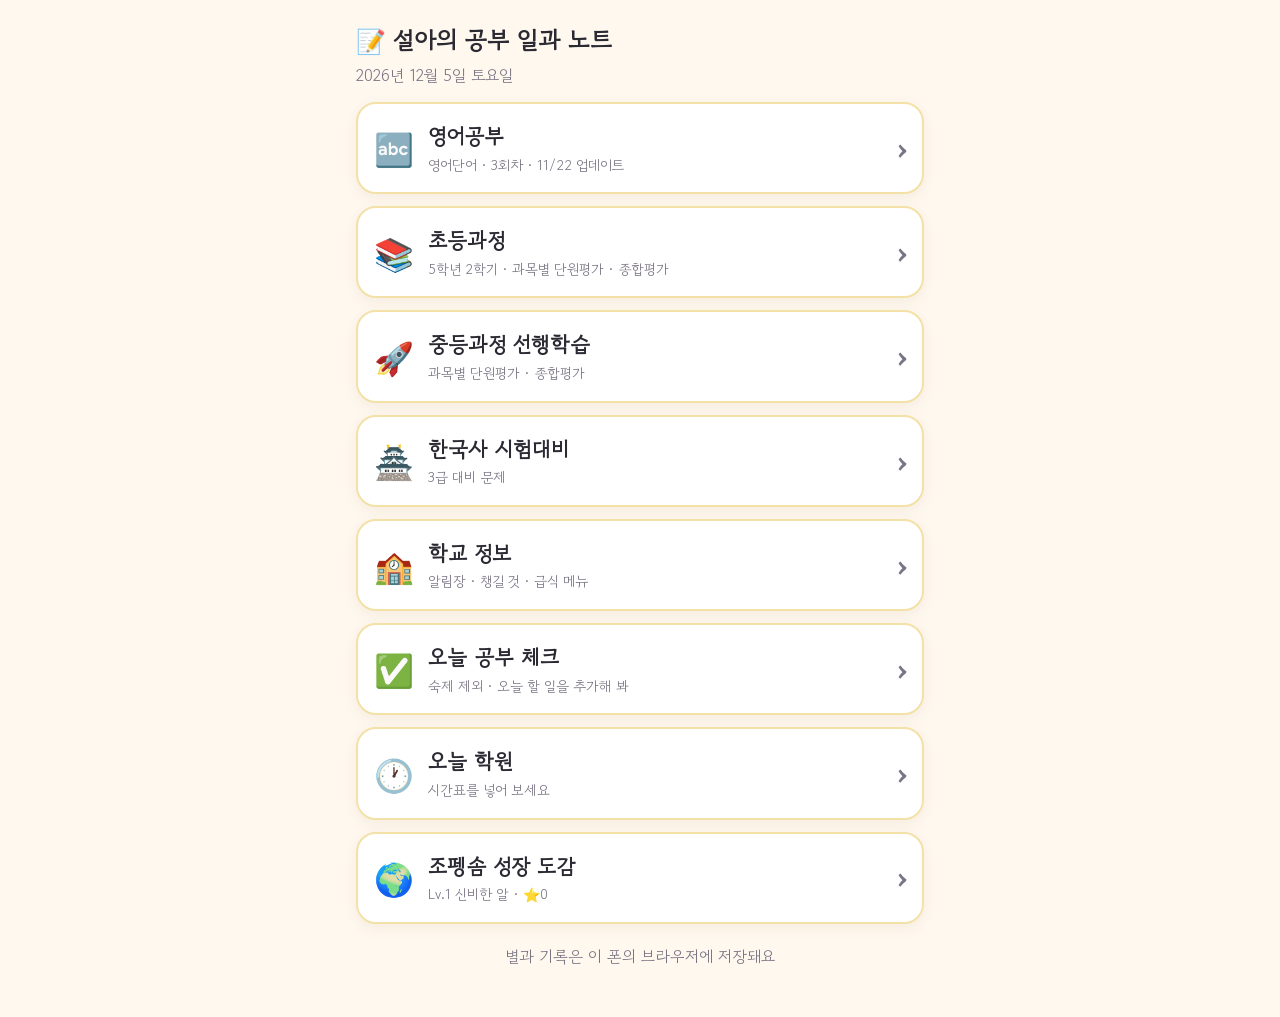
==== index.html @ 72eac175 "홈을 '설아의 공부 일과 노트' 목록형으로 개편, 항목을 누르면 하위 항목이 나오게 - 영어공부/초등/중등/한국사/학교 정보(알림장·챙길 것·급식)/오늘 공부 체크/오늘 학원/성장" ====
<!DOCTYPE html>
<html lang="ko">
<head>
<meta charset="utf-8">
<meta name="viewport" content="width=device-width, initial-scale=1">
<title>설아의 공부 일과 노트</title>
<link href="https://fonts.googleapis.com/css2?family=Gowun+Dodum&family=Nunito:wght@700;800&display=swap" rel="stylesheet">
<style>
  :root{--bg:#fff8ef;--card:#ffffff;--ink:#2b2a33;--sub:#7a7584;--accent:#f07b3f;--accent2:#ffd36e;--ok:#2e9e6a;--okbg:#e6f6ee;--no:#d64545;--nobg:#fdeaea;--line:#efe6da}
  *{box-sizing:border-box}
  body{margin:0;background:var(--bg);color:var(--ink);font-family:"Gowun Dodum",system-ui,sans-serif;font-size:20px;line-height:1.55}
  .homebtn{background:#fff;border:2px solid #f0bf2a;border-radius:12px;padding:3px 10px;color:#6b4f00;text-decoration:none;margin-right:8px;white-space:nowrap}
  .upd{display:flex;align-items:center;justify-content:center;text-align:center;font-size:16px;font-weight:bold;color:#6b4f00;background:#fff3c4;border:2px solid #f0bf2a;border-radius:14px;padding:6px 10px;margin-bottom:8px}
  .wrap{max-width:600px;margin:0 auto;padding:20px 16px 48px}
  h1{font-family:"Nunito","Gowun Dodum",sans-serif;font-size:24px;margin:4px 0 2px}
  .muted{color:var(--sub);font-size:16px}
  .card{background:var(--card);border-radius:22px;padding:26px 22px;box-shadow:0 6px 24px rgba(120,80,30,.08);margin-top:16px}
  .bar{height:14px;background:var(--line);border-radius:99px;overflow:hidden;margin-top:14px}
  .bar>i{display:block;height:100%;background:linear-gradient(90deg,var(--accent2),var(--accent));width:0;transition:width .3s}
  .top{display:flex;justify-content:space-between;align-items:center;font-size:17px;color:var(--sub);margin-top:8px}
  .tag{display:inline-block;font-size:16px;padding:5px 13px;border-radius:99px;background:#fff1e3;color:#b9541f;font-weight:bold}
  .tag.sp{background:#e9f0ff;color:#3559c7}
  .prompt{font-family:"Nunito","Gowun Dodum",sans-serif;font-size:44px;font-weight:800;margin:14px 0 4px;word-break:keep-all}
  .prompt.ko{font-family:"Gowun Dodum",sans-serif;font-size:31px;font-weight:700}
  .hint{color:var(--sub);font-size:18px;letter-spacing:2px;margin-bottom:12px;font-family:monospace}
  input[type=text]{width:100%;font-size:25px;padding:18px 18px;border:2px solid var(--line);border-radius:14px;outline:none;font-family:inherit;background:#fffdf9}
  input[type=text]:focus{border-color:var(--accent)}
  button{font-family:inherit;font-size:22px;font-weight:bold;border:0;border-radius:16px;padding:18px 20px;cursor:pointer;width:100%;margin-top:12px;background:var(--accent);color:#fff}
  button.ghost{background:#fff;color:var(--accent);border:2px solid var(--accent)}
  button.soft{background:#f3ece3;color:var(--ink)}
  button:disabled{opacity:.5}
  .fb{margin-top:14px;border-radius:14px;padding:14px 16px;display:none}
  .fb.ok{display:block;background:var(--okbg);color:var(--ok)}
  .fb.no{display:block;background:var(--nobg);color:var(--no)}
  .fb b{font-size:23px}
  .fb .ans{color:var(--ink);margin-top:6px}
  .score{font-family:"Nunito",sans-serif;font-size:68px;font-weight:800;text-align:center;margin:6px 0 0;color:var(--accent)}
  .center{text-align:center}
  table{width:100%;border-collapse:collapse;margin-top:12px;font-size:18px}
  th,td{text-align:left;padding:9px 6px;border-bottom:1px solid var(--line);vertical-align:top}
  th{color:var(--sub);font-weight:normal;font-size:15px}
  td.w{font-family:"Nunito",sans-serif;font-weight:800}
  td.mine{color:var(--no)}
  .copied{color:var(--ok);font-size:14px;text-align:center;margin-top:6px;min-height:20px}
  .start li{margin:4px 0}
  .row{display:flex;gap:10px}.row button{flex:1}
  .pg{display:flex;align-items:flex-end;gap:10px;margin:10px 0 -6px}
  .pg svg{width:125px;height:125px;flex:none}
  .pg.big svg{width:200px;height:200px}
  .pg.big{justify-content:center}
  .bubble{background:#fff;border-radius:18px;padding:10px 16px;box-shadow:0 3px 12px rgba(120,80,30,.1);font-size:19px;margin-bottom:22px;position:relative}
  .bubble:after{content:"";position:absolute;left:-7px;bottom:12px;border:7px solid transparent;border-right-color:#fff;border-left:0}
  .hop{animation:hop .5s ease}
  .shake{animation:shake .5s ease}
  @keyframes hop{0%,100%{transform:translateY(0)}40%{transform:translateY(-14px)}}
  @keyframes shake{0%,100%{transform:rotate(0)}25%{transform:rotate(-8deg)}75%{transform:rotate(8deg)}}
  .quote{margin-top:22px;background:#fff3c9;border-radius:20px;padding:18px 20px;text-align:center}
  .quote .lab{font-size:15px;color:#b98a12;font-weight:bold}
  .quote .en{font-family:"Nunito",sans-serif;font-weight:800;font-size:22px;margin-top:6px}
  .quote .ko{font-size:19px;margin-top:4px}
  .quote .by{font-size:15px;color:var(--sub);margin-top:4px}
  .lv{display:flex;justify-content:space-between;align-items:center;gap:8px;font-size:16px;margin-bottom:6px}
  .lv span{white-space:nowrap}
  .lv span{color:var(--sub);font-size:15px}
  .lvbar{height:12px;background:#f3e3b0;border-radius:99px;overflow:hidden;margin-bottom:14px}
  .lvbar>i{display:block;height:100%;background:linear-gradient(90deg,#ffe27a,#ffb800);transition:width .4s}
  .ov{position:fixed;inset:0;background:rgba(40,30,10,.45);display:flex;align-items:center;justify-content:center;z-index:9;padding:20px}
  .ovc{background:#fff;border-radius:26px;padding:24px 22px;text-align:center;max-width:380px;width:100%;animation:pop .4s ease}
  .lvtitle{font-size:26px;font-weight:bold;color:var(--accent)}
  .lvname{font-size:24px;font-weight:bold;margin-top:4px}
  @keyframes pop{0%{transform:scale(.6);opacity:0}100%{transform:scale(1);opacity:1}}
  .vil{margin-top:14px;padding-top:12px;border-top:1px dashed var(--line)}
  .vrow{display:flex;flex-wrap:wrap;gap:6px;margin-top:8px}.vrow div{width:56px}.vrow svg{width:100%;height:auto}
  .dex{display:grid;grid-template-columns:repeat(5,1fr);gap:8px;margin-top:12px;text-align:center;font-size:13px}
  .dx svg{width:100%;height:auto}
  .dx.lock{color:var(--sub)}
  .dx .q{aspect-ratio:120/130;display:flex;align-items:center;justify-content:center;background:#f3ece3;border-radius:14px;font-size:30px;color:#c9bca9}
  .gain{font-size:20px;font-weight:bold;color:#c98a00;margin-top:8px}
  .tag.rv{background:#fff3c9;color:#b98a12}

  .logbtn{background:#fff3c4;border:2px solid #f0bf2a;color:#6b4f00;border-radius:14px;padding:4px 12px;font-size:16px;font-weight:bold;width:auto;margin:0;cursor:pointer}
  .logov{position:fixed;inset:0;background:#fffaf0;z-index:10;overflow:auto;padding:16px 14px 40px}
  .logov h2{margin:4px 0 10px;font-size:26px}
  .logov .close{position:sticky;top:0;float:right;width:auto;padding:8px 16px;font-size:18px;margin:0}
  .logov .ent{background:#fff;border:2px solid #f3e1a8;border-radius:16px;padding:12px;margin:12px 0}
  .logov .ent h3{margin:0 0 6px;font-size:21px}
  .logov table{width:100%;border-collapse:collapse;font-size:18px}
  .logov td,.logov th{padding:6px 4px;border-bottom:1px solid #f3e9c6;text-align:left;vertical-align:top}
  .logov .chip{display:inline-block;background:#ffe3e3;border:2px solid #ef8f8f;color:#8a1f1f;border-radius:14px;padding:4px 10px;margin:3px;font-weight:bold;font-size:18px}
</style>
<style>
  .menu{display:grid;grid-template-columns:1fr 1fr;gap:12px;margin-top:16px}
  .mi{display:block;text-decoration:none;color:var(--ink);background:#fff;border:2px solid #f3e1a8;border-radius:20px;padding:16px 12px;text-align:center;box-shadow:0 4px 14px rgba(120,80,30,.07);font-weight:bold;font-size:21px}
  .mi small{display:block;font-weight:normal;color:var(--sub);font-size:14px;margin-top:2px}
  .mi .em{font-size:34px;display:block}
  .mi.wide{grid-column:1/3}
  h2.sec{font-size:22px;margin:0 0 8px}
  .ck{display:flex;align-items:center;gap:10px;padding:10px 4px;border-bottom:1px solid var(--line);font-size:20px}
  .ck input[type=checkbox]{width:26px;height:26px;flex:none;accent-color:var(--accent)}
  .ck.done span{text-decoration:line-through;color:var(--sub)}
  .ck button.del{width:auto;margin:0 0 0 auto;padding:2px 10px;font-size:16px;background:#f3ece3;color:var(--sub)}
  .addrow{display:flex;gap:8px;margin-top:10px}.addrow input{flex:1;font-size:19px;padding:12px 12px}.addrow button{width:auto;margin:0;font-size:18px;padding:12px 16px}
  input[type=text],input[type=time],textarea{font-family:inherit}
  input[type=time]{font-size:19px;padding:8px;border:2px solid var(--line);border-radius:10px}
  .acad{padding:8px 0;border-bottom:1px solid var(--line)}
  .acad .t{font-weight:bold}.st{display:inline-block;border-radius:99px;padding:2px 10px;font-size:15px;font-weight:bold;margin-left:6px}
  .st.soon{background:#fff3c9;color:#b98a12}.st.now{background:#e6f6ee;color:#2e9e6a}.st.end{background:#f3ece3;color:var(--sub)}
  .days label{display:inline-block;margin:3px 6px 3px 0;font-size:18px}
  .meal{padding:8px 0;border-bottom:1px solid var(--line)}.meal b{display:block}
  .note{padding:8px 4px;border-bottom:1px solid var(--line);font-size:19px}.note .d{color:var(--sub);font-size:14px}
  .toast{background:#e6f6ee;color:#2e9e6a;border-radius:12px;padding:8px 12px;margin-top:8px;font-weight:bold;text-align:center}
  details.set{margin-top:16px}details.set summary{font-weight:bold;cursor:pointer;font-size:19px}
  .opt{display:block;width:100%;text-align:left;background:#fff;color:var(--ink);border:2px solid var(--line);margin-top:10px;font-size:21px;font-weight:normal}
  .opt.ok{background:var(--okbg);border-color:var(--ok)}.opt.no{background:var(--nobg);border-color:var(--no)}
  .q{font-size:26px;font-weight:700;margin:12px 0}
</style>
<style>
  .list{display:flex;flex-direction:column;gap:12px;margin-top:14px}
  .mi.row{display:flex;align-items:center;gap:14px;text-align:left;padding:16px 16px}
  .mi.row .em{font-size:32px;flex:none}
  .mi.row .tx{flex:1;font-size:21px}
  .mi.row .ar{font-size:30px;color:var(--sub)}
  .back{display:inline-block;margin:6px 0 4px;color:#6b4f00;font-weight:bold;text-decoration:none;font-size:19px}
  [hidden]{display:none!important}
</style>
</head>
<body>
<div class="wrap">
<h1 id="title">📝 설아의 공부 일과 노트</h1>
<div class="muted" id="today"></div>

<div id="v-home" class="view">
  <div class="list">
    <a class="mi row" href="#eng"><span class="em">🔤</span><span class="tx">영어공부<small id="engsub">영어단어 · 3회차 · 11/22 업데이트</small></span><span class="ar">›</span></a>
    <a class="mi row" href="study.html?s=elem"><span class="em">📚</span><span class="tx">초등과정<small>5학년 2학기 · 과목별 단원평가 · 종합평가</small></span><span class="ar">›</span></a>
    <a class="mi row" href="study.html?s=mid"><span class="em">🚀</span><span class="tx">중등과정 선행학습<small>과목별 단원평가 · 종합평가</small></span><span class="ar">›</span></a>
    <a class="mi row" href="study.html?s=hist"><span class="em">🏯</span><span class="tx">한국사 시험대비<small>3급 대비 문제</small></span><span class="ar">›</span></a>
    <a class="mi row" href="#school"><span class="em">🏫</span><span class="tx">학교 정보<small>알림장 · 챙길 것 · 급식 메뉴</small></span><span class="ar">›</span></a>
    <a class="mi row" href="#todo"><span class="em">✅</span><span class="tx">오늘 공부 체크<small id="todosub">숙제 제외</small></span><span class="ar">›</span></a>
    <a class="mi row" href="#acad"><span class="em">🕐</span><span class="tx">오늘 학원<small id="acadsub">시간표 보기</small></span><span class="ar">›</span></a>
    <a class="mi row" href="#dex"><span class="em">🌍</span><span class="tx">조펭솜 성장 도감<small id="lvsub"></small></span><span class="ar">›</span></a>
  </div>
</div>

<div id="v-eng" class="view" hidden>
  <a class="back" href="#home">← 뒤로</a>
  <h2 class="sec">🔤 영어공부</h2>
  <div class="list">
    <a class="mi row" href="q3/"><span class="em">📖</span><span class="tx">영어단어<small>3회차 · 2026.11.22 업데이트</small></span><span class="ar">›</span></a>
  </div>
</div>

<div id="v-school" class="view" hidden>
  <a class="back" href="#home">← 뒤로</a>
  <h2 class="sec">🏫 학교 정보</h2>
  <div class="list">
    <a class="mi row" href="#school-notes"><span class="em">📒</span><span class="tx">알림장</span><span class="ar">›</span></a>
    <a class="mi row" href="#school-bag"><span class="em">🎒</span><span class="tx">챙길 것</span><span class="ar">›</span></a>
    <a class="mi row" href="#school-meal"><span class="em">🍚</span><span class="tx">급식 메뉴</span><span class="ar">›</span></a>
  </div>
</div>
<div id="v-school-notes" class="view" hidden><a class="back" href="#school">← 뒤로</a><div class="card" id="notes"></div></div>
<div id="v-school-bag" class="view" hidden><a class="back" href="#school">← 뒤로</a><div class="card" id="bag"></div></div>
<div id="v-school-meal" class="view" hidden>
  <a class="back" href="#school">← 뒤로</a>
  <div class="card"><h2 class="sec">🍚 급식 메뉴</h2><div id="meallist" class="muted">불러오는 중…</div></div>
  <div class="card">
    <h2 class="sec">🏫 학교 등록</h2>
    <div class="muted" id="schoolnow"></div>
    <div class="addrow"><input type="text" id="schoolin" placeholder="학교 이름 (예: ○○초등학교)"><button id="schoolbtn">찾기</button></div>
    <div id="schoolres"></div>
  </div>
</div>

<div id="v-todo" class="view" hidden><a class="back" href="#home">← 뒤로</a><div class="card" id="todo"></div></div>

<div id="v-acad" class="view" hidden>
  <a class="back" href="#home">← 뒤로</a>
  <div class="card"><h2 class="sec">🕐 오늘 학원</h2><div id="acadlist"></div></div>
  <div class="card">
    <h2 class="sec">📚 학원 시간표 입력</h2>
    <div id="acadedit"></div>
    <div class="days" id="daysel"></div>
    <div class="addrow"><input type="text" id="an" placeholder="학원 이름"></div>
    <div class="addrow"><input type="time" id="as" value="16:00"> ~ <input type="time" id="ae" value="17:30"><button id="aadd">추가</button></div>
  </div>
</div>

<div id="v-dex" class="view" hidden>
  <a class="back" href="#home">← 뒤로</a>
  <div class="pg big" id="pgbox"></div>
  <div class="card lvbox" id="lv"></div>
  <div id="dexbox"></div>
</div>

<div class="muted" style="text-align:center;margin-top:20px">별과 기록은 이 폰의 브라우저에 저장돼요</div>
</div>
<script src="common.js"></script>
<script>
const $=id=>document.getElementById(id);
const DAYS=["일","월","화","수","목","금","토"];
function ld(k,d){try{const v=localStorage.getItem(k);return v?JSON.parse(v):d}catch(e){return d}}
function sv(k,v){try{localStorage.setItem(k,JSON.stringify(v))}catch(e){}}
function ymd(d){return d.getFullYear()+String(d.getMonth()+1).padStart(2,"0")+String(d.getDate()).padStart(2,"0")}
const NOW=new Date(), TODAY=ymd(NOW);
$("today").textContent=`${NOW.getFullYear()}년 ${NOW.getMonth()+1}월 ${NOW.getDate()}일 ${DAYS[NOW.getDay()]}요일`;

/* 화면 전환 (해시) */
const VIEWS=["home","eng","school","school-notes","school-bag","school-meal","todo","acad","dex"];
function route(){
  let h=(location.hash||"#home").slice(1); if(!VIEWS.includes(h)) h="home";
  VIEWS.forEach(v=>$("v-"+v).hidden=(v!==h));
  $("title").hidden=(h!=="home"); $("today").hidden=(h!=="home");
  if(h==="dex"){ paintPg(); renderLv(); $("dexbox").innerHTML=dexHTML(); }
  if(h==="home") homeSubs();
  scrollTo(0,0);
}
addEventListener("hashchange",route);

/* 펭귄 + 레벨 (도감 화면) */
function paintPg(){ $("pgbox").innerHTML=penguin("normal"); }
$("pgbox").onclick=()=>{ $("pgbox").innerHTML=penguin("happy"); setTimeout(paintPg,700); };
function afterXP(){ if(window.__levelUp!==undefined){const L=window.__levelUp; delete window.__levelUp; setTimeout(()=>showLevelUp(L,()=>{paintPg();renderLv();}),300);} }

/* 체크리스트 (설아가 직접 추가) */
function mkList(box,key,title,emoji,placeholder,onAllDone){
  let S=ld(key,{date:TODAY,items:[]});
  if(S.date!==TODAY){ S.items.forEach(i=>i.d=false); S.date=TODAY; sv(key,S); }
  function draw(){
    const done=S.items.filter(i=>i.d).length;
    $(box).innerHTML=`<h2 class="sec">${emoji} ${title} <span class="muted">${done}/${S.items.length}</span></h2>`+
      (S.items.length?S.items.map((it,i)=>`<label class="ck ${it.d?"done":""}"><input type="checkbox" data-i="${i}" ${it.d?"checked":""}><span>${escH(it.t)}</span><button class="del" data-x="${i}" type="button">✕</button></label>`).join(""):`<div class="muted">아래에 직접 추가해 봐!</div>`)+
      `<div class="addrow"><input type="text" id="${box}in" placeholder="${placeholder}"><button id="${box}add">추가</button></div><div id="${box}msg"></div>`;
    $(box).querySelectorAll('input[type=checkbox]').forEach(c=>c.onchange=()=>{S.items[+c.dataset.i].d=c.checked;sv(key,S);draw();onAllDone&&onAllDone(S,box)});
    $(box).querySelectorAll('button.del').forEach(b=>b.onclick=e=>{e.preventDefault();S.items.splice(+b.dataset.x,1);sv(key,S);draw()});
    const add=()=>{const v=$(box+"in").value.trim(); if(!v) return; S.items.push({t:v,d:false}); sv(key,S); draw(); $(box+"in").focus();};
    $(box+"add").onclick=add; $(box+"in").onkeydown=e=>{if(e.key==="Enter")add()};
  }
  draw();
}
mkList("todo","seola_todo","오늘 공부 체크 (숙제 제외)","✅","오늘 할 일 (예: 수학 문제집 2쪽)",(S,box)=>{
  const all=S.items.length>=3 && S.items.every(i=>i.d);
  if(all && ld("seola_todo_bonus","")!==TODAY){
    sv("seola_todo_bonus",TODAY); window.__gain=0; addXP(3);
    $("todomsg").innerHTML='<div class="toast">오늘 할 일을 다 했어! ⭐+3</div>'; afterXP();
  }
});
mkList("bag","seola_bag","챙길 것","🎒","챙길 것 (예: 체육복, 리코더)");

/* 알림장 */
(function(){
  let N=ld("seola_notes",[]);
  function draw(){
    const show=N.slice().reverse().slice(0,10);
    $("notes").innerHTML=`<h2 class="sec">📒 알림장</h2>`+(show.length?show.map((n,k)=>{const idx=N.length-1-k;return `<div class="note"><div class="d">${escH(n.d)} <button class="del" data-x="${idx}" type="button" style="width:auto;margin:0 0 0 8px;padding:0 8px;font-size:14px;background:#f3ece3;color:var(--sub)">✕</button></div>${escH(n.t)}</div>`}).join(""):`<div class="muted">학교 알림장 내용을 적어 봐!</div>`)+
      `<div class="addrow"><input type="text" id="notein" placeholder="알림장 내용"><button id="noteadd">추가</button></div>`;
    $("notes").querySelectorAll('button.del').forEach(b=>b.onclick=()=>{N.splice(+b.dataset.x,1);sv("seola_notes",N);draw()});
    const add=()=>{const v=$("notein").value.trim(); if(!v) return; N.push({d:`${NOW.getMonth()+1}/${NOW.getDate()} (${DAYS[NOW.getDay()]})`,t:v}); N=N.slice(-60); sv("seola_notes",N); draw();};
    $("noteadd").onclick=add; $("notein").onkeydown=e=>{if(e.key==="Enter")add()};
  }
  draw();
})();

/* 학원 */
let ACAD=ld("seola_acad",[]), selDays=new Set([NOW.getDay()]);
function hm(s){const [h,m]=s.split(":").map(Number);return h*60+m}
function fmtLeft(m){const h=Math.floor(m/60),mm=m%60;return h?`${h}시간 ${mm}분`:`${mm}분`}
function acadToday(){
  const n=new Date(), nowM=n.getHours()*60+n.getMinutes(), dow=n.getDay();
  return ACAD.filter(a=>a.days.includes(dow)).sort((a,b)=>hm(a.s)-hm(b.s)).map(a=>{
    const s=hm(a.s),e=hm(a.e); let st,cl;
    if(nowM<s){st=`${fmtLeft(s-nowM)} 후 시작`;cl="soon"} else if(nowM<e){st=`수업 중 · ${fmtLeft(e-nowM)} 남음`;cl="now"} else {st="끝났어";cl="end"}
    return {a,st,cl};
  });
}
function paintAcad(){
  const t=acadToday();
  $("acadlist").innerHTML = t.length ? t.map(({a,st,cl})=>`<div class="acad"><div class="t">${escH(a.n)} <span class="st ${cl}">${st}</span></div><div class="muted">${a.s} ~ ${a.e}</div></div>`).join("")
    : `<div class="muted">${ACAD.length?"오늘은 학원이 없어요 🎉":"아래에 학원 시간표를 넣으면 오늘 시간을 알려 줘요"}</div>`;
  homeSubs();
}
function homeSubs(){
  const t=acadToday(), nx=t.find(x=>x.cl!=="end");
  $("acadsub").textContent = !ACAD.length ? "시간표를 넣어 보세요" : !t.length ? "오늘은 학원이 없어요 🎉" : nx ? `${nx.a.n} ${nx.a.s} · ${nx.st}` : "오늘 학원은 모두 끝났어";
  const T=ld("seola_todo",{date:TODAY,items:[]}), n=T.date===TODAY?T.items.filter(i=>i.d).length:0;
  $("todosub").textContent = T.items.length ? `숙제 제외 · ${n}/${T.items.length} 완료` : "숙제 제외 · 오늘 할 일을 추가해 봐";
  const I=info(getXP()); $("lvsub").textContent=`Lv.${I.st+1} ${STAGES[I.st][1]} · ⭐${getXP()}`;
}
function drawAcadEdit(){
  $("acadedit").innerHTML=ACAD.length?ACAD.map((a,i)=>`<div class="acad"><div class="t">${escH(a.n)} <button class="del" data-x="${i}" type="button" style="width:auto;margin:0 0 0 8px;padding:0 8px;font-size:14px;background:#f3ece3;color:var(--sub)">삭제</button></div><div class="muted">${a.days.map(d=>DAYS[d]).join("·")} ${a.s}~${a.e}</div></div>`).join(""):'<div class="muted">아직 없어요</div>';
  $("acadedit").querySelectorAll("button.del").forEach(b=>b.onclick=()=>{ACAD.splice(+b.dataset.x,1);sv("seola_acad",ACAD);drawAcadEdit();paintAcad()});
  $("daysel").innerHTML=DAYS.map((d,i)=>`<label><input type="checkbox" data-d="${i}" ${selDays.has(i)?"checked":""}> ${d}</label>`).join("");
  $("daysel").querySelectorAll("input").forEach(c=>c.onchange=()=>{c.checked?selDays.add(+c.dataset.d):selDays.delete(+c.dataset.d)});
}
$("aadd").onclick=()=>{
  const n=$("an").value.trim(); if(!n||!selDays.size) return;
  ACAD.push({n,days:[...selDays].sort(),s:$("as").value,e:$("ae").value}); sv("seola_acad",ACAD); $("an").value=""; drawAcadEdit(); paintAcad();
};
drawAcadEdit(); paintAcad(); setInterval(paintAcad,30000);

/* 급식 (나이스 교육정보 개방 포털) */
const NEIS="https://open.neis.go.kr/hub/";
function cleanDish(s){return s.split(/<br\s*\/?>/i).map(x=>x.replace(/\s*\([\d.\s]+\)/g,"").trim()).filter(Boolean)}
async function neis(path,params){
  const r=await fetch(NEIS+path+"?Type=json&"+new URLSearchParams(params)); const j=await r.json(); return j[path]?j[path][1].row:[];
}
async function loadMeal(){
  const sc=ld("seola_school",null);
  $("schoolnow").textContent=sc?`등록된 학교: ${sc.name}`:"아직 학교가 없어요";
  if(!sc){ $("meallist").textContent="아래에서 학교를 등록하면 오늘 급식이 나와요"; return; }
  const cache=ld("seola_meal",null);
  if(cache&&cache.date===TODAY&&cache.code===sc.code){ $("meallist").innerHTML=cache.html; return; }
  try{
    const tm=new Date(NOW.getTime()+86400000);
    const rows=await neis("mealServiceDietInfo",{ATPT_OFCDC_SC_CODE:sc.atpt,SD_SCHUL_CODE:sc.code,MLSV_FROM_YMD:TODAY,MLSV_TO_YMD:ymd(tm)});
    if(!rows.length){ $("meallist").textContent="오늘·내일 급식 정보가 없어요 (방학이나 휴일일 수 있어요)"; return; }
    const html=rows.map(r=>`<div class="meal"><b>${r.MLSV_YMD===TODAY?"오늘":"내일"} ${escH(r.MMEAL_SC_NM)}</b>${cleanDish(r.DDISH_NM).map(escH).join(" · ")}</div>`).join("");
    $("meallist").innerHTML=html; sv("seola_meal",{date:TODAY,code:sc.code,html});
  }catch(e){ $("meallist").textContent="급식 정보를 불러오지 못했어요. 학교 앱에서 확인해 줘 🍚"; }
}
$("schoolbtn").onclick=async()=>{
  const n=$("schoolin").value.trim(); if(!n) return; $("schoolres").textContent="찾는 중…";
  try{
    const rows=await neis("schoolInfo",{SCHUL_NM:n,pSize:"10"});
    if(!rows.length){ $("schoolres").textContent="학교를 못 찾았어요. 이름을 다시 확인해 줘"; return; }
    $("schoolres").innerHTML=rows.map((r,i)=>`<button class="opt" data-i="${i}" type="button">${escH(r.SCHUL_NM)}<br><span class="muted">${escH(r.ORG_RDNMA||"")}</span></button>`).join("");
    $("schoolres").querySelectorAll("button").forEach(b=>b.onclick=()=>{const r=rows[+b.dataset.i]; sv("seola_school",{name:r.SCHUL_NM,atpt:r.ATPT_OFCDC_SC_CODE,code:r.SD_SCHUL_CODE}); try{localStorage.removeItem("seola_meal")}catch(e){} $("schoolres").textContent="등록했어요 ✅"; loadMeal();});
  }catch(e){ $("schoolres").textContent="학교 정보를 불러오지 못했어요. 인터넷을 확인해 줘"; }
};
loadMeal();
route();
</script>
</body></html>
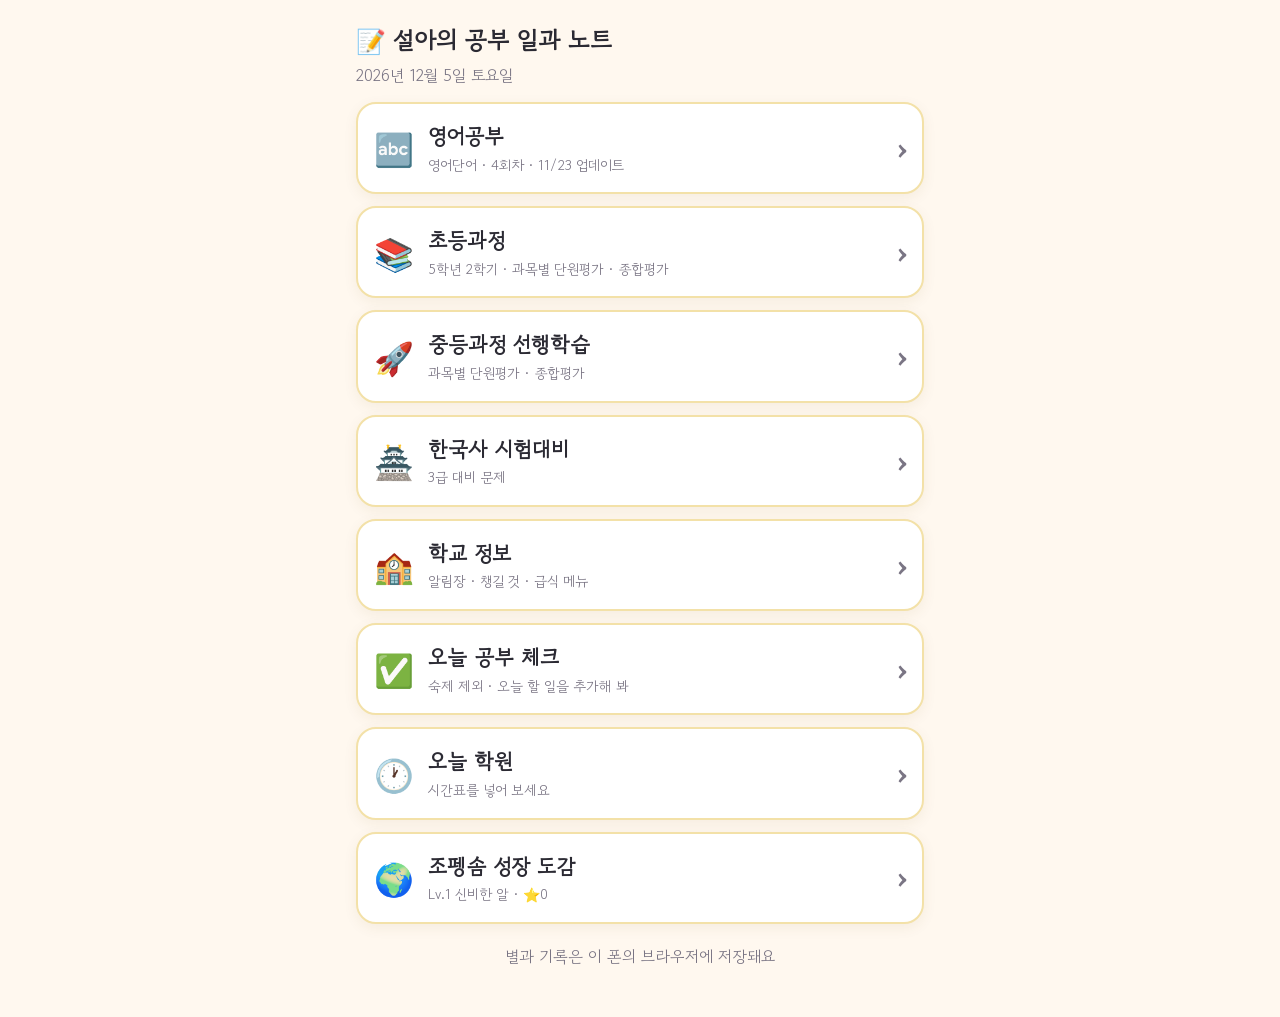
==== commit b6bb8dba: "4회차 영어단어 퀴즈 추가 (UNIT 03-1, Lesson 6, DAY 20·21 + 지난 오답 13개 복습), 홈 링크 갱신 Co-Authored-By: Claude Sonne" ====
--- a/index.html
+++ b/index.html
@@ -131,7 +131,7 @@
 
 <div id="v-home" class="view">
   <div class="list">
-    <a class="mi row" href="#eng"><span class="em">🔤</span><span class="tx">영어공부<small id="engsub">영어단어 · 3회차 · 11/22 업데이트</small></span><span class="ar">›</span></a>
+    <a class="mi row" href="#eng"><span class="em">🔤</span><span class="tx">영어공부<small id="engsub">영어단어 · 4회차 · 11/23 업데이트</small></span><span class="ar">›</span></a>
     <a class="mi row" href="study.html?s=elem"><span class="em">📚</span><span class="tx">초등과정<small>5학년 2학기 · 과목별 단원평가 · 종합평가</small></span><span class="ar">›</span></a>
     <a class="mi row" href="study.html?s=mid"><span class="em">🚀</span><span class="tx">중등과정 선행학습<small>과목별 단원평가 · 종합평가</small></span><span class="ar">›</span></a>
     <a class="mi row" href="study.html?s=hist"><span class="em">🏯</span><span class="tx">한국사 시험대비<small>3급 대비 문제</small></span><span class="ar">›</span></a>
@@ -146,7 +146,7 @@
   <a class="back" href="#home">← 뒤로</a>
   <h2 class="sec">🔤 영어공부</h2>
   <div class="list">
-    <a class="mi row" href="q3/"><span class="em">📖</span><span class="tx">영어단어<small>3회차 · 2026.11.22 업데이트</small></span><span class="ar">›</span></a>
+    <a class="mi row" href="q4/"><span class="em">📖</span><span class="tx">영어단어<small>4회차 · 2026.11.23 업데이트</small></span><span class="ar">›</span></a>
   </div>
 </div>
 
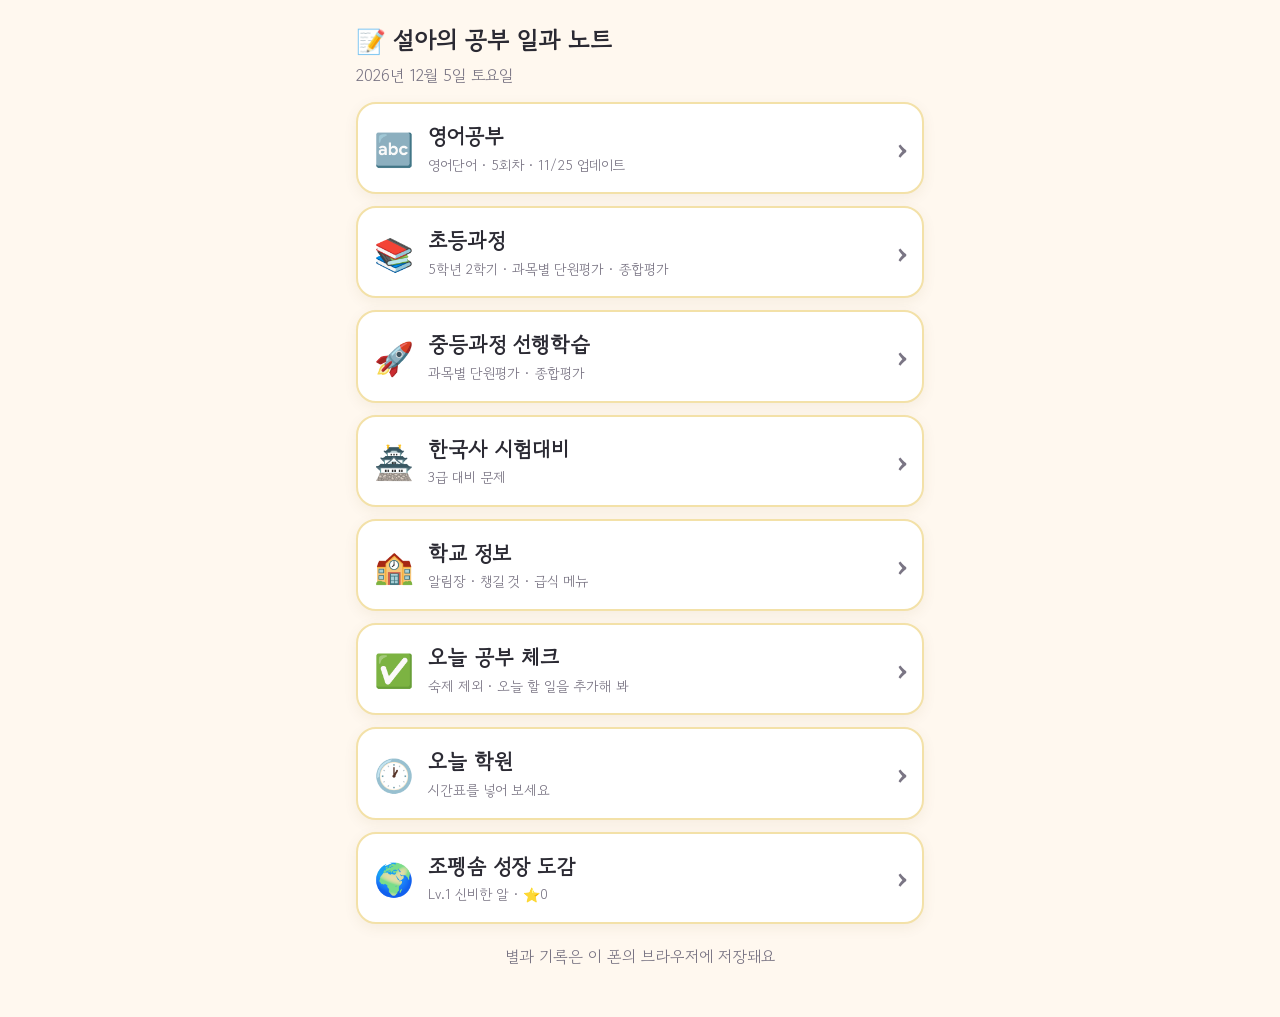
==== commit 83172f1f: "5회차 영어단어 퀴즈 추가 (DAY 18·19 + 지난 오답 13개 복습), 홈 링크 갱신 Co-Authored-By: Claude Sonnet 5.5 <noreply@anthro" ====
--- a/index.html
+++ b/index.html
@@ -131,7 +131,7 @@
 
 <div id="v-home" class="view">
   <div class="list">
-    <a class="mi row" href="#eng"><span class="em">🔤</span><span class="tx">영어공부<small id="engsub">영어단어 · 4회차 · 11/23 업데이트</small></span><span class="ar">›</span></a>
+    <a class="mi row" href="#eng"><span class="em">🔤</span><span class="tx">영어공부<small id="engsub">영어단어 · 5회차 · 11/25 업데이트</small></span><span class="ar">›</span></a>
     <a class="mi row" href="study.html?s=elem"><span class="em">📚</span><span class="tx">초등과정<small>5학년 2학기 · 과목별 단원평가 · 종합평가</small></span><span class="ar">›</span></a>
     <a class="mi row" href="study.html?s=mid"><span class="em">🚀</span><span class="tx">중등과정 선행학습<small>과목별 단원평가 · 종합평가</small></span><span class="ar">›</span></a>
     <a class="mi row" href="study.html?s=hist"><span class="em">🏯</span><span class="tx">한국사 시험대비<small>3급 대비 문제</small></span><span class="ar">›</span></a>
@@ -146,7 +146,7 @@
   <a class="back" href="#home">← 뒤로</a>
   <h2 class="sec">🔤 영어공부</h2>
   <div class="list">
-    <a class="mi row" href="q4/"><span class="em">📖</span><span class="tx">영어단어<small>4회차 · 2026.11.23 업데이트</small></span><span class="ar">›</span></a>
+    <a class="mi row" href="q5/"><span class="em">📖</span><span class="tx">영어단어<small>5회차 · 2026.11.25 업데이트</small></span><span class="ar">›</span></a>
   </div>
 </div>
 
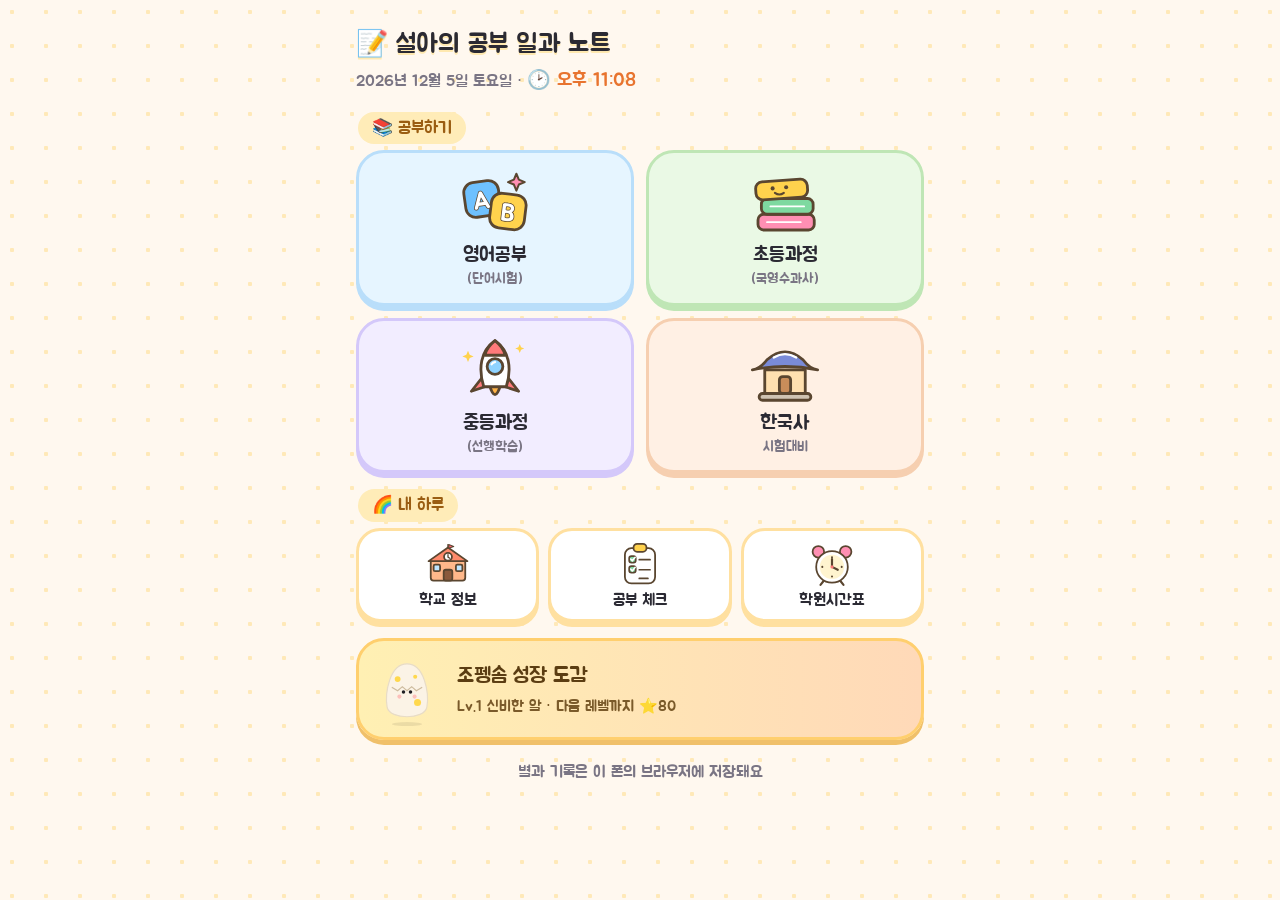
==== commit c9cf8916: "설아 사이트: 귀여운 테마(Jua 폰트·파스텔), 홈 새 레이아웃(시계·날씨·타일·조펭솜 배너), 메뉴 이름 변경, 학원시간표 주간 보기 Co-Authored-By: Claude " ====
--- a/index.html
+++ b/index.html
@@ -4,7 +4,7 @@
 <meta charset="utf-8">
 <meta name="viewport" content="width=device-width, initial-scale=1">
 <title>설아의 공부 일과 노트</title>
-<link href="https://fonts.googleapis.com/css2?family=Gowun+Dodum&family=Nunito:wght@700;800&display=swap" rel="stylesheet">
+<link rel="stylesheet" href="theme.css">
 <style>
   :root{--bg:#fff8ef;--card:#ffffff;--ink:#2b2a33;--sub:#7a7584;--accent:#f07b3f;--accent2:#ffd36e;--ok:#2e9e6a;--okbg:#e6f6ee;--no:#d64545;--nobg:#fdeaea;--line:#efe6da}
   *{box-sizing:border-box}
@@ -123,28 +123,56 @@
   .back{display:inline-block;margin:6px 0 4px;color:#6b4f00;font-weight:bold;text-decoration:none;font-size:19px}
   [hidden]{display:none!important}
 </style>
+<style>
+  .hdr h1{font-size:26px;margin:4px 0 0}
+  .dt{color:var(--sub);font-size:16px;margin-top:2px}.dt b{color:#e8742f;font-size:19px}
+  .wx{display:flex;align-items:center;justify-content:space-between;gap:10px;background:#e4f4ff;border:3px solid #bfe3fb;border-radius:24px;padding:10px 16px;margin:12px 0 4px;box-shadow:0 4px 0 #bfe3fb}
+  .wx .tp{font-size:30px;line-height:1;white-space:nowrap}.wx .tp span{font-size:34px;vertical-align:-3px}
+  .wx .ds{text-align:right;font-size:16px;color:#4d7893;line-height:1.35}.wx .um{color:#d05a2a;font-size:16px}
+  .lab2{display:inline-block;margin:16px 2px 6px;padding:3px 14px;border-radius:99px;font-size:17px;color:#9a5d12;background:#ffecb8}
+  .tl{display:grid;gap:12px}.tl.g2{grid-template-columns:1fr 1fr}.tl.g3{grid-template-columns:1fr 1fr 1fr;gap:9px}
+  a.t{display:block;text-align:center;text-decoration:none;color:var(--ink);border:3px solid #ffe0a0;border-radius:28px;padding:14px 8px 12px;background:#fff;box-shadow:0 5px 0 #ffe0a0;transition:transform .08s,box-shadow .08s}
+  a.t:active{transform:translateY(4px);box-shadow:0 1px 0 #ffe0a0}
+  a.t svg{display:block;margin:0 auto 4px;width:72px;height:72px}
+  a.t b{display:block;font-size:20px;line-height:1.2}a.t small{display:block;font-size:14px;color:var(--sub);margin-top:2px}
+  .tl.g3 a.t{padding:10px 4px 9px;border-radius:24px}.tl.g3 a.t svg{width:46px;height:46px}.tl.g3 a.t b{font-size:16px}
+  a.t.c1{background:#e6f5ff;border-color:#b9defa;box-shadow:0 5px 0 #b9defa}.a.t.c1:active{box-shadow:0 1px 0 #b9defa}
+  a.t.c2{background:#eaf9e5;border-color:#bfe6b5;box-shadow:0 5px 0 #bfe6b5}
+  a.t.c3{background:#f2edff;border-color:#d4c8fa;box-shadow:0 5px 0 #d4c8fa}
+  a.t.c4{background:#fff0e4;border-color:#f6cfb0;box-shadow:0 5px 0 #f6cfb0}
+  a.dexb{display:flex;align-items:center;gap:12px;text-decoration:none;color:#5b3d12;margin-top:16px;padding:10px 16px 10px 10px;border-radius:28px;border:3px solid #ffcf6e;background:linear-gradient(90deg,#fff0b3,#ffd9b8);box-shadow:0 5px 0 #f0c06a}
+  a.dexb:active{transform:translateY(4px);box-shadow:0 1px 0 #f0c06a}
+  a.dexb .pgi{width:76px;height:76px;flex:none}.dexb .pgi svg{width:100%;height:100%}
+  a.dexb b{display:block;font-size:21px}a.dexb small{display:block;font-size:15px;color:#7a5a2a;margin-top:2px}
+  .wk{display:flex;gap:8px;align-items:flex-start;padding:7px 0;border-bottom:1px dashed var(--line)}.wk:last-child{border:0}
+  .wk .dw{flex:none;width:34px;height:34px;border-radius:50%;background:#f3ece3;text-align:center;line-height:34px;font-size:17px}
+  .wk.today .dw{background:#ff9a5c;color:#fff}.wk .cl{flex:1;font-size:17px;line-height:1.5;padding-top:3px}.wk .cl i{font-style:normal;color:var(--sub);font-size:15px}
+</style>
 </head>
 <body>
 <div class="wrap">
-<h1 id="title">📝 설아의 공부 일과 노트</h1>
-<div class="muted" id="today"></div>
-
 <div id="v-home" class="view">
-  <div class="list">
-    <a class="mi row" href="#eng"><span class="em">🔤</span><span class="tx">영어공부<small id="engsub">영어단어 · 5회차 · 11/25 업데이트</small></span><span class="ar">›</span></a>
-    <a class="mi row" href="study.html?s=elem"><span class="em">📚</span><span class="tx">초등과정<small>5학년 2학기 · 과목별 단원평가 · 종합평가</small></span><span class="ar">›</span></a>
-    <a class="mi row" href="study.html?s=mid"><span class="em">🚀</span><span class="tx">중등과정 선행학습<small>과목별 단원평가 · 종합평가</small></span><span class="ar">›</span></a>
-    <a class="mi row" href="study.html?s=hist"><span class="em">🏯</span><span class="tx">한국사 시험대비<small>3급 대비 문제</small></span><span class="ar">›</span></a>
-    <a class="mi row" href="#school"><span class="em">🏫</span><span class="tx">학교 정보<small>알림장 · 챙길 것 · 급식 메뉴</small></span><span class="ar">›</span></a>
-    <a class="mi row" href="#todo"><span class="em">✅</span><span class="tx">오늘 공부 체크<small id="todosub">숙제 제외</small></span><span class="ar">›</span></a>
-    <a class="mi row" href="#acad"><span class="em">🕐</span><span class="tx">오늘 학원<small id="acadsub">시간표 보기</small></span><span class="ar">›</span></a>
-    <a class="mi row" href="#dex"><span class="em">🌍</span><span class="tx">조펭솜 성장 도감<small id="lvsub"></small></span><span class="ar">›</span></a>
-  </div>
+  <div class="hdr"><h1>📝 설아의 공부 일과 노트</h1><div class="dt"><span id="today"></span> · <b id="clock"></b></div></div>
+  <div class="wx" id="wx" hidden><div class="tp"><span id="wxi"></span> <b id="wxt"></b></div><div class="ds" id="wxd"></div></div>
+  <span class="lab2">📚 공부하기</span>
+  <div class="tl g2">
+    <a class="t c1" href="#eng"><svg viewBox="0 0 64 64"><g stroke="#5a4630" stroke-width="2.5" stroke-linejoin="round" stroke-linecap="round"><rect x="5" y="13" width="31" height="31" rx="9" fill="#6ec1ff" transform="rotate(-8 20 28)"/><rect x="28" y="24" width="31" height="31" rx="9" fill="#ffd24d" transform="rotate(7 43 39)"/><path d="M51 6l2.2 5.2 5.2 2.2-5.2 2.2L51 21l-2.2-5.4-5.2-2.2 5.2-2.2z" fill="#ff8fb3" stroke-width="1.8"/></g><text x="20" y="37" font-size="22" fill="#fff" text-anchor="middle" transform="rotate(-8 20 28)" stroke="#5a4630" stroke-width="1.3" paint-order="stroke">A</text><text x="44" y="48" font-size="22" fill="#fff" text-anchor="middle" transform="rotate(7 43 39)" stroke="#5a4630" stroke-width="1.3" paint-order="stroke">B</text></svg><b>영어공부</b><small>(단어시험)</small></a>
+    <a class="t c2" href="study.html?s=elem"><svg viewBox="0 0 64 64"><g stroke="#5a4630" stroke-width="2.5" stroke-linejoin="round" stroke-linecap="round"><rect x="8" y="42" width="50" height="14" rx="5" fill="#ff8fb3"/><rect x="11" y="28" width="46" height="14" rx="5" fill="#7ed9a0"/><rect x="6" y="12" width="46" height="16" rx="6" fill="#ffd24d" transform="rotate(-4 29 20)"/><path d="M16 49h30M19 35h30" stroke-width="1.6" stroke="#fff"/></g><circle cx="21" cy="19" r="1.8" fill="#5a4630"/><circle cx="33" cy="18" r="1.8" fill="#5a4630"/><path d="M23 23q4 3 8 0" fill="none" stroke="#5a4630" stroke-width="1.8" stroke-linecap="round"/></svg><b>초등과정</b><small>(국영수과사)</small></a>
+    <a class="t c3" href="study.html?s=mid"><svg viewBox="0 0 64 64"><g stroke="#5a4630" stroke-width="2.5" stroke-linejoin="round" stroke-linecap="round"><path d="M27 44Q32 62 37 44Z" fill="#ffb347"/><path d="M22 36L11 50l12-4zM42 36l11 14-12-4z" fill="#ff7a7a"/><path d="M32 5C45 14 47 30 42 46H22C17 30 19 14 32 5Z" fill="#fff"/><path d="M32 5C37 9 40 13 41 18H23c1-5 4-9 9-13Z" fill="#ff7a7a"/><circle cx="32" cy="28" r="7" fill="#8fd3ff"/></g><path d="M29 26q1-2 3-2" fill="none" stroke="#fff" stroke-width="2" stroke-linecap="round"/><path d="M8 14l1.5 3.5L13 19l-3.5 1.5L8 24l-1.5-3.5L3 19l3.5-1.5zM54 8l1.2 2.8 2.8 1.2-2.8 1.2L54 16l-1.2-2.8-2.8-1.2 2.8-1.2z" fill="#ffd24d"/></svg><b>중등과정</b><small>(선행학습)</small></a>
+    <a class="t c4" href="study.html?s=hist"><svg viewBox="0 0 64 64"><g stroke="#5a4630" stroke-width="2.5" stroke-linejoin="round" stroke-linecap="round"><rect x="9" y="52" width="46" height="6" rx="3" fill="#cfc3b2"/><rect x="14" y="31" width="36" height="21" fill="#ffe0b0"/><rect x="27" y="37" width="10" height="15" rx="3" fill="#c98d5a"/><path d="M3 31Q10 30 16 22Q32 8 48 22Q54 30 61 31Q32 25 3 31Z" fill="#7a8bd8"/></g><path d="M22 20q10-6 20 0" fill="none" stroke="#fff" stroke-width="2" stroke-linecap="round"/></svg><b>한국사</b><small>시험대비</small></a>
+  </div>
+  <span class="lab2">🌈 내 하루</span>
+  <div class="tl g3">
+    <a class="t" href="#school"><svg viewBox="0 0 64 64"><g stroke="#5a4630" stroke-width="2.5" stroke-linejoin="round" stroke-linecap="round"><rect x="8" y="26" width="48" height="29" rx="4" fill="#ffb88a"/><path d="M5 28L32 9l27 19Z" fill="#ff8a6b"/><rect x="26" y="40" width="12" height="15" rx="3" fill="#8b5a3c"/><rect x="12" y="33" width="9" height="9" rx="2" fill="#bfe6ff"/><rect x="43" y="33" width="9" height="9" rx="2" fill="#bfe6ff"/><circle cx="32" cy="22" r="5.5" fill="#fff"/><path d="M32 5v5" stroke-width="2"/></g><path d="M32 19v3.5l2.5 1.5" fill="none" stroke="#5a4630" stroke-width="1.8" stroke-linecap="round"/><path d="M33 5l7 2.5-7 2.5Z" fill="#ff5d73" stroke="#5a4630" stroke-width="1.5" stroke-linejoin="round"/></svg><b>학교 정보</b></a>
+    <a class="t" href="#todo"><svg viewBox="0 0 64 64"><g stroke="#5a4630" stroke-width="2.5" stroke-linejoin="round" stroke-linecap="round"><rect x="11" y="10" width="42" height="49" rx="9" fill="#fff"/><rect x="23" y="4" width="18" height="11" rx="5" fill="#ffd24d"/><rect x="17" y="21" width="9" height="9" rx="3" fill="#7ed9a0"/><rect x="17" y="35" width="9" height="9" rx="3" fill="#7ed9a0"/><path d="M31 26h15M31 40h15M31 52h12" stroke-width="2.4"/></g><path d="M19 25l2.3 2.6 4-5M19 39l2.3 2.6 4-5" fill="none" stroke="#fff" stroke-width="2.2" stroke-linecap="round" stroke-linejoin="round"/></svg><b>공부 체크</b></a>
+    <a class="t" href="#acad"><svg viewBox="0 0 64 64"><g stroke="#5a4630" stroke-width="2.5" stroke-linejoin="round" stroke-linecap="round"><circle cx="13" cy="15" r="8" fill="#ff8fb3"/><circle cx="51" cy="15" r="8" fill="#ff8fb3"/><circle cx="32" cy="36" r="22" fill="#fff"/><path d="M20 56l-4 5M44 56l4 5" stroke-width="3"/></g><circle cx="32" cy="36" r="17" fill="#fff4cf"/><path d="M32 36V25M32 36l8 4" fill="none" stroke="#5a4630" stroke-width="3" stroke-linecap="round"/><circle cx="32" cy="36" r="2.2" fill="#ff7a7a"/><circle cx="32" cy="22.5" r="1.4" fill="#5a4630"/><circle cx="32" cy="49.5" r="1.4" fill="#5a4630"/><circle cx="18.5" cy="36" r="1.4" fill="#5a4630"/><circle cx="45.5" cy="36" r="1.4" fill="#5a4630"/></svg><b>학원시간표</b></a>
+  </div>
+  <a class="dexb" href="#dex"><span class="pgi" id="dexpg"></span><span><b>조펭솜 성장 도감</b><small id="dexsub"></small></span></a>
 </div>
 
 <div id="v-eng" class="view" hidden>
   <a class="back" href="#home">← 뒤로</a>
-  <h2 class="sec">🔤 영어공부</h2>
+  <h2 class="sec">🔤 영어공부 (단어시험)</h2>
   <div class="list">
     <a class="mi row" href="q5/"><span class="em">📖</span><span class="tx">영어단어<small>5회차 · 2026.11.25 업데이트</small></span><span class="ar">›</span></a>
   </div>
@@ -176,9 +204,10 @@
 
 <div id="v-acad" class="view" hidden>
   <a class="back" href="#home">← 뒤로</a>
-  <div class="card"><h2 class="sec">🕐 오늘 학원</h2><div id="acadlist"></div></div>
+  <div class="card"><h2 class="sec">🕐 학원시간표 · 오늘 수업</h2><div id="acadlist"></div></div>
+  <div class="card" id="weekcard"><h2 class="sec">📅 이번 주 시간표</h2><div id="weeklist"></div></div>
   <div class="card">
-    <h2 class="sec">📚 학원 시간표 입력</h2>
+    <h2 class="sec">✏️ 시간표 입력</h2>
     <div id="acadedit"></div>
     <div class="days" id="daysel"></div>
     <div class="addrow"><input type="text" id="an" placeholder="학원 이름"></div>
@@ -204,15 +233,16 @@
 function ymd(d){return d.getFullYear()+String(d.getMonth()+1).padStart(2,"0")+String(d.getDate()).padStart(2,"0")}
 const NOW=new Date(), TODAY=ymd(NOW);
 $("today").textContent=`${NOW.getFullYear()}년 ${NOW.getMonth()+1}월 ${NOW.getDate()}일 ${DAYS[NOW.getDay()]}요일`;
+function tickClock(){const n=new Date(),h=n.getHours();$("clock").textContent=`🕑 ${h<12?"오전":"오후"} ${h%12||12}:${String(n.getMinutes()).padStart(2,"0")}`}
+tickClock(); setInterval(tickClock,20000);
 
 /* 화면 전환 (해시) */
 const VIEWS=["home","eng","school","school-notes","school-bag","school-meal","todo","acad","dex"];
 function route(){
   let h=(location.hash||"#home").slice(1); if(!VIEWS.includes(h)) h="home";
   VIEWS.forEach(v=>$("v-"+v).hidden=(v!==h));
-  $("title").hidden=(h!=="home"); $("today").hidden=(h!=="home");
   if(h==="dex"){ paintPg(); renderLv(); $("dexbox").innerHTML=dexHTML(); }
-  if(h==="home") homeSubs();
+  if(h==="home"){ homeSubs(); paintDexPg(); }
   scrollTo(0,0);
 }
 addEventListener("hashchange",route);
@@ -277,14 +307,24 @@
   const t=acadToday();
   $("acadlist").innerHTML = t.length ? t.map(({a,st,cl})=>`<div class="acad"><div class="t">${escH(a.n)} <span class="st ${cl}">${st}</span></div><div class="muted">${a.s} ~ ${a.e}</div></div>`).join("")
     : `<div class="muted">${ACAD.length?"오늘은 학원이 없어요 🎉":"아래에 학원 시간표를 넣으면 오늘 시간을 알려 줘요"}</div>`;
-  homeSubs();
-}
+  paintWeek(); homeSubs();
+}
+function paintDexPg(){ const e=$("dexpg"); if(e) e.innerHTML=penguin("normal"); }
 function homeSubs(){
-  const t=acadToday(), nx=t.find(x=>x.cl!=="end");
-  $("acadsub").textContent = !ACAD.length ? "시간표를 넣어 보세요" : !t.length ? "오늘은 학원이 없어요 🎉" : nx ? `${nx.a.n} ${nx.a.s} · ${nx.st}` : "오늘 학원은 모두 끝났어";
-  const T=ld("seola_todo",{date:TODAY,items:[]}), n=T.date===TODAY?T.items.filter(i=>i.d).length:0;
-  $("todosub").textContent = T.items.length ? `숙제 제외 · ${n}/${T.items.length} 완료` : "숙제 제외 · 오늘 할 일을 추가해 봐";
-  const I=info(getXP()); $("lvsub").textContent=`Lv.${I.st+1} ${STAGES[I.st][1]} · ⭐${getXP()}`;
+  const x=getXP(), I=info(x), S=STAGES[I.st], nx=STAGES[I.st+1];
+  let r;
+  if(nx) r=`다음 레벨까지 ⭐${nx[0]-x}`;
+  else if(I.trip>=STOPS.length) r="세계일주 완료! 🏆";
+  else r=`${STOPS[I.trip<0?0:I.trip].ct.n}까지 ⭐${TRIP_START+(I.trip<0?0:I.trip)*TRIP_STEP+TRIP_STEP-x}`;
+  $("dexsub").textContent=`Lv.${I.st+1} ${S[1]} · ${r}`;
+}
+function paintWeek(){
+  const order=[1,2,3,4,5,6,0], td=new Date().getDay();
+  $("weekcard").hidden=!ACAD.length;
+  $("weeklist").innerHTML=order.map(d=>{
+    const cl=ACAD.filter(a=>a.days.includes(d)).sort((a,b)=>hm(a.s)-hm(b.s));
+    return `<div class="wk ${d===td?"today":""}"><div class="dw">${DAYS[d]}</div><div class="cl">${cl.length?cl.map(a=>`${escH(a.n)} <i>${a.s}~${a.e}</i>`).join("<br>"):'<i>쉬는 날</i>'}</div></div>`;
+  }).join("");
 }
 function drawAcadEdit(){
   $("acadedit").innerHTML=ACAD.length?ACAD.map((a,i)=>`<div class="acad"><div class="t">${escH(a.n)} <button class="del" data-x="${i}" type="button" style="width:auto;margin:0 0 0 8px;padding:0 8px;font-size:14px;background:#f3ece3;color:var(--sub)">삭제</button></div><div class="muted">${a.days.map(d=>DAYS[d]).join("·")} ${a.s}~${a.e}</div></div>`).join(""):'<div class="muted">아직 없어요</div>';
@@ -328,6 +368,29 @@
   }catch(e){ $("schoolres").textContent="학교 정보를 불러오지 못했어요. 인터넷을 확인해 줘"; }
 };
 loadMeal();
+/* 날씨 (Open-Meteo, 구지면 좌표 고정, 지역 이름은 표시하지 않음) */
+const WX_URL="https://api.open-meteo.com/v1/forecast?latitude=35.67&longitude=128.42&current=temperature_2m,weather_code&daily=temperature_2m_max,temperature_2m_min,precipitation_probability_max&timezone=Asia%2FSeoul&forecast_days=1";
+function wxKind(c){
+  if(c===0) return ["☀️","맑음"]; if(c<=2) return ["🌤️","구름 조금"]; if(c===3) return ["☁️","흐림"];
+  if(c===45||c===48) return ["🌫️","안개"]; if(c>=51&&c<=57) return ["🌦️","이슬비"]; if(c>=61&&c<=67) return ["🌧️","비"];
+  if(c>=71&&c<=77) return ["🌨️","눈"]; if(c>=80&&c<=82) return ["🌦️","소나기"]; if(c===85||c===86) return ["❄️","눈"]; if(c>=95) return ["⛈️","천둥번개"];
+  return ["🌡️",""];
+}
+function paintWx(d){
+  const k=wxKind(d.code), rain=(d.code>=51&&d.code<=67)||(d.code>=80&&d.code<=82)||d.code>=95||d.pop>=50, snow=(d.code>=71&&d.code<=77)||d.code===85||d.code===86;
+  $("wxi").textContent=k[0]; $("wxt").textContent=`${d.t}°`;
+  $("wxd").innerHTML=`최고 ${d.hi}° / 최저 ${d.lo}°${k[1]?" · "+k[1]:""}`+(snow?`<div class="um">❄️ 눈이 와요, 따뜻하게!</div>`:rain?`<div class="um">☔ 우산 챙기기</div>`:"");
+  $("wx").hidden=false;
+}
+(async function(){
+  const c=ld("seola_wx",null);
+  if(c&&Date.now()-c.at<3*3600e3) paintWx(c.d);
+  try{
+    const r=await fetch(WX_URL); const j=await r.json();
+    const d={t:Math.round(j.current.temperature_2m),code:j.current.weather_code,hi:Math.round(j.daily.temperature_2m_max[0]),lo:Math.round(j.daily.temperature_2m_min[0]),pop:j.daily.precipitation_probability_max[0]||0};
+    sv("seola_wx",{at:Date.now(),d}); paintWx(d);
+  }catch(e){ /* 못 불러오면 날씨 줄은 그냥 숨김 */ }
+})();
 route();
 </script>
 </body></html>
--- a/theme.css
+++ b/theme.css
@@ -0,0 +1,818 @@
+/* 설아 사이트 공통 테마: 귀여운 둥근 글꼴(Jua, SIL OFL) + 파스텔 둥근 모양.
+   글꼴 파일은 fonts/ 폴더에 들어 있어서 인터넷 글꼴 서버가 없어도 나와요. */
+@font-face {
+  font-family: 'Jua';
+  font-style: normal;
+  font-display: swap;
+  font-weight: 400;
+  src: url(fonts/jua-2-400-normal.woff2) format('woff2');
+  unicode-range: U+d723-d728,U+d72a-d733,U+d735-d748,U+d74a-d74f,U+d752-d753,U+d755-d757,U+d75a-d75f,U+d762-d764,U+d766-d768,U+d76a-d76b,U+d76d-d76f,U+d771-d787,U+d789-d78b,U+d78d-d78f,U+d791-d797,U+d79a,U+d79c,U+d79e-d7a3,U+f900-f909,U+f90b-f92e;
+}
+
+@font-face {
+  font-family: 'Jua';
+  font-style: normal;
+  font-display: swap;
+  font-weight: 400;
+  src: url(fonts/jua-3-400-normal.woff2) format('woff2');
+  unicode-range: U+d679-d68b,U+d68e-d69e,U+d6a0,U+d6a2-d6a7,U+d6a9-d6c3,U+d6c6-d6c7,U+d6c9-d6cb,U+d6cd-d6d3,U+d6d5-d6d6,U+d6d8-d6e3,U+d6e5-d6e7,U+d6e9-d6fb,U+d6fd-d717,U+d719-d71f,U+d721-d722;
+}
+
+@font-face {
+  font-family: 'Jua';
+  font-style: normal;
+  font-display: swap;
+  font-weight: 400;
+  src: url(fonts/jua-4-400-normal.woff2) format('woff2');
+  unicode-range: U+d5bc-d5c7,U+d5ca-d5cb,U+d5cd-d5cf,U+d5d1-d5d7,U+d5d9-d5da,U+d5dc,U+d5de-d5e3,U+d5e6-d5e7,U+d5e9-d5eb,U+d5ed-d5f6,U+d5f8,U+d5fa-d5ff,U+d602-d603,U+d605-d607,U+d609-d60f,U+d612-d613,U+d616-d61b,U+d61d-d637,U+d63a-d63b,U+d63d-d63f,U+d641-d647,U+d64a-d64c,U+d64e-d653,U+d656-d657,U+d659-d65b,U+d65d-d666,U+d668,U+d66a-d678;
+}
+
+@font-face {
+  font-family: 'Jua';
+  font-style: normal;
+  font-display: swap;
+  font-weight: 400;
+  src: url(fonts/jua-5-400-normal.woff2) format('woff2');
+  unicode-range: U+d507,U+d509-d50b,U+d50d-d513,U+d515-d53b,U+d53e-d53f,U+d541-d543,U+d545-d54c,U+d54e,U+d550,U+d552-d557,U+d55a-d55b,U+d55d-d55f,U+d561-d564,U+d566-d567,U+d56a,U+d56c,U+d56e-d573,U+d576-d577,U+d579-d583,U+d585-d586,U+d58a-d5a4,U+d5a6-d5bb;
+}
+
+@font-face {
+  font-family: 'Jua';
+  font-style: normal;
+  font-display: swap;
+  font-weight: 400;
+  src: url(fonts/jua-6-400-normal.woff2) format('woff2');
+  unicode-range: U+d464-d477,U+d47a-d47b,U+d47d-d47f,U+d481-d487,U+d489-d48a,U+d48c,U+d48e-d4e7,U+d4e9-d503,U+d505-d506;
+}
+
+@font-face {
+  font-family: 'Jua';
+  font-style: normal;
+  font-display: swap;
+  font-weight: 400;
+  src: url(fonts/jua-7-400-normal.woff2) format('woff2');
+  unicode-range: U+d3bf-d3c7,U+d3ca-d3cf,U+d3d1-d3eb,U+d3ee-d3ef,U+d3f1-d3f3,U+d3f5-d3fb,U+d3fd-d400,U+d402-d45b,U+d45d-d463;
+}
+
+@font-face {
+  font-family: 'Jua';
+  font-style: normal;
+  font-display: swap;
+  font-weight: 400;
+  src: url(fonts/jua-8-400-normal.woff2) format('woff2');
+  unicode-range: U+d2ff,U+d302-d304,U+d306-d30b,U+d30f,U+d311-d313,U+d315-d31b,U+d31e,U+d322-d324,U+d326-d327,U+d32a-d32b,U+d32d-d32f,U+d331-d337,U+d339-d33c,U+d33e-d37b,U+d37e-d37f,U+d381-d383,U+d385-d38b,U+d38e-d390,U+d392-d397,U+d39a-d39b,U+d39d-d39f,U+d3a1-d3a7,U+d3a9-d3aa,U+d3ac,U+d3ae-d3b3,U+d3b5-d3b7,U+d3b9-d3bb,U+d3bd-d3be;
+}
+
+@font-face {
+  font-family: 'Jua';
+  font-style: normal;
+  font-display: swap;
+  font-weight: 400;
+  src: url(fonts/jua-9-400-normal.woff2) format('woff2');
+  unicode-range: U+d257-d27f,U+d281-d29b,U+d29d-d29f,U+d2a1-d2ab,U+d2ad-d2b7,U+d2ba-d2bb,U+d2bd-d2bf,U+d2c1-d2c7,U+d2c9-d2ef,U+d2f2-d2f3,U+d2f5-d2f7,U+d2f9-d2fe;
+}
+
+@font-face {
+  font-family: 'Jua';
+  font-style: normal;
+  font-display: swap;
+  font-weight: 400;
+  src: url(fonts/jua-10-400-normal.woff2) format('woff2');
+  unicode-range: U+d1b4,U+d1b6-d1f3,U+d1f5-d22b,U+d22e-d22f,U+d231-d233,U+d235-d23b,U+d23d-d240,U+d242-d256;
+}
+
+@font-face {
+  font-family: 'Jua';
+  font-style: normal;
+  font-display: swap;
+  font-weight: 400;
+  src: url(fonts/jua-11-400-normal.woff2) format('woff2');
+  unicode-range: U+d105-d12f,U+d132-d133,U+d135-d137,U+d139-d13f,U+d141-d142,U+d144,U+d146-d14b,U+d14e-d14f,U+d151-d153,U+d155-d15b,U+d15e-d187,U+d189-d19f,U+d1a2-d1a3,U+d1a5-d1a7,U+d1a9-d1af,U+d1b2-d1b3;
+}
+
+@font-face {
+  font-family: 'Jua';
+  font-style: normal;
+  font-display: swap;
+  font-weight: 400;
+  src: url(fonts/jua-12-400-normal.woff2) format('woff2');
+  unicode-range: U+d04b-d04f,U+d051-d057,U+d059-d06b,U+d06d-d06f,U+d071-d073,U+d075-d07b,U+d07e-d0a3,U+d0a6-d0a7,U+d0a9-d0ab,U+d0ad-d0b3,U+d0b6,U+d0b8,U+d0ba-d0bf,U+d0c2-d0c3,U+d0c5-d0c7,U+d0c9-d0cf,U+d0d2,U+d0d6-d0db,U+d0de-d0df,U+d0e1-d0e3,U+d0e5-d0eb,U+d0ee-d0f0,U+d0f2-d104;
+}
+
+@font-face {
+  font-family: 'Jua';
+  font-style: normal;
+  font-display: swap;
+  font-weight: 400;
+  src: url(fonts/jua-13-400-normal.woff2) format('woff2');
+  unicode-range: U+cfa2-cfc3,U+cfc5-cfdf,U+cfe2-cfe3,U+cfe5-cfe7,U+cfe9-cff4,U+cff6-cffb,U+cffd-cfff,U+d001-d003,U+d005-d017,U+d019-d033,U+d036-d037,U+d039-d03b,U+d03d-d04a;
+}
+
+@font-face {
+  font-family: 'Jua';
+  font-style: normal;
+  font-display: swap;
+  font-weight: 400;
+  src: url(fonts/jua-14-400-normal.woff2) format('woff2');
+  unicode-range: U+cef0-cef3,U+cef6,U+cef9-ceff,U+cf01-cf03,U+cf05-cf07,U+cf09-cf0f,U+cf11-cf12,U+cf14-cf1b,U+cf1d-cf1f,U+cf21-cf2f,U+cf31-cf53,U+cf56-cf57,U+cf59-cf5b,U+cf5d-cf63,U+cf66,U+cf68,U+cf6a-cf6f,U+cf71-cf84,U+cf86-cf8b,U+cf8d-cfa1;
+}
+
+@font-face {
+  font-family: 'Jua';
+  font-style: normal;
+  font-display: swap;
+  font-weight: 400;
+  src: url(fonts/jua-15-400-normal.woff2) format('woff2');
+  unicode-range: U+ce3c-ce57,U+ce5a-ce5b,U+ce5d-ce5f,U+ce61-ce67,U+ce6a,U+ce6c,U+ce6e-ce73,U+ce76-ce77,U+ce79-ce7b,U+ce7d-ce83,U+ce85-ce88,U+ce8a-ce8f,U+ce91-ce93,U+ce95-ce97,U+ce99-ce9f,U+cea2,U+cea4-ceab,U+cead-cee3,U+cee6-cee7,U+cee9-ceeb,U+ceed-ceef;
+}
+
+@font-face {
+  font-family: 'Jua';
+  font-style: normal;
+  font-display: swap;
+  font-weight: 400;
+  src: url(fonts/jua-16-400-normal.woff2) format('woff2');
+  unicode-range: U+cd92-cd93,U+cd96-cd97,U+cd99-cd9b,U+cd9d-cda3,U+cda6-cda8,U+cdaa-cdaf,U+cdb1-cdc3,U+cdc5-cdcb,U+cdcd-cde7,U+cde9-ce03,U+ce05-ce1f,U+ce22-ce34,U+ce36-ce3b;
+}
+
+@font-face {
+  font-family: 'Jua';
+  font-style: normal;
+  font-display: swap;
+  font-weight: 400;
+  src: url(fonts/jua-17-400-normal.woff2) format('woff2');
+  unicode-range: U+ccef-cd07,U+cd0a-cd0b,U+cd0d-cd1a,U+cd1c,U+cd1e-cd2b,U+cd2d-cd5b,U+cd5d-cd77,U+cd79-cd91;
+}
+
+@font-face {
+  font-family: 'Jua';
+  font-style: normal;
+  font-display: swap;
+  font-weight: 400;
+  src: url(fonts/jua-18-400-normal.woff2) format('woff2');
+  unicode-range: U+cc3f-cc43,U+cc46-cc47,U+cc49-cc4b,U+cc4d-cc53,U+cc55-cc58,U+cc5a-cc5f,U+cc61-cc97,U+cc9a-cc9b,U+cc9d-cc9f,U+cca1-cca7,U+ccaa,U+ccac,U+ccae-ccb3,U+ccb6-ccb7,U+ccb9-ccbb,U+ccbd-cccf,U+ccd1-cce3,U+cce5-ccee;
+}
+
+@font-face {
+  font-family: 'Jua';
+  font-style: normal;
+  font-display: swap;
+  font-weight: 400;
+  src: url(fonts/jua-19-400-normal.woff2) format('woff2');
+  unicode-range: U+cb91-cbd3,U+cbd5-cbe3,U+cbe5-cc0b,U+cc0e-cc0f,U+cc11-cc13,U+cc15-cc1b,U+cc1d-cc20,U+cc23-cc27,U+cc2a-cc2b,U+cc2d,U+cc2f,U+cc31-cc37,U+cc3a,U+cc3c;
+}
+
+@font-face {
+  font-family: 'Jua';
+  font-style: normal;
+  font-display: swap;
+  font-weight: 400;
+  src: url(fonts/jua-20-400-normal.woff2) format('woff2');
+  unicode-range: U+caf4-cb47,U+cb4a-cb90;
+}
+
+@font-face {
+  font-family: 'Jua';
+  font-style: normal;
+  font-display: swap;
+  font-weight: 400;
+  src: url(fonts/jua-21-400-normal.woff2) format('woff2');
+  unicode-range: U+ca4a-ca4b,U+ca4e-ca4f,U+ca51-ca53,U+ca55-ca5b,U+ca5d-ca60,U+ca62-ca83,U+ca85-cabb,U+cabe-cabf,U+cac1-cac3,U+cac5-cacb,U+cacd-cad0,U+cad2,U+cad4-cad8,U+cada-caf3;
+}
+
+@font-face {
+  font-family: 'Jua';
+  font-style: normal;
+  font-display: swap;
+  font-weight: 400;
+  src: url(fonts/jua-22-400-normal.woff2) format('woff2');
+  unicode-range: U+c996-c997,U+c99a-c99c,U+c99e-c9bf,U+c9c2-c9c3,U+c9c5-c9c7,U+c9c9-c9cf,U+c9d2,U+c9d4,U+c9d7-c9d8,U+c9db,U+c9de-c9df,U+c9e1-c9e3,U+c9e5-c9e6,U+c9e8-c9eb,U+c9ee-c9f0,U+c9f2-c9f7,U+c9f9-ca0b,U+ca0d-ca28,U+ca2a-ca49;
+}
+
+@font-face {
+  font-family: 'Jua';
+  font-style: normal;
+  font-display: swap;
+  font-weight: 400;
+  src: url(fonts/jua-23-400-normal.woff2) format('woff2');
+  unicode-range: U+c8e9-c8f4,U+c8f6-c8fb,U+c8fe-c8ff,U+c901-c903,U+c905-c90b,U+c90e-c910,U+c912-c917,U+c919-c92b,U+c92d-c94f,U+c951-c953,U+c955-c96b,U+c96d-c973,U+c975-c987,U+c98a-c98b,U+c98d-c98f,U+c991-c995;
+}
+
+@font-face {
+  font-family: 'Jua';
+  font-style: normal;
+  font-display: swap;
+  font-weight: 400;
+  src: url(fonts/jua-24-400-normal.woff2) format('woff2');
+  unicode-range: U+c841-c84b,U+c84d-c86f,U+c872-c873,U+c875-c877,U+c879-c87f,U+c882-c884,U+c887-c88a,U+c88d-c8c3,U+c8c5-c8df,U+c8e1-c8e8;
+}
+
+@font-face {
+  font-family: 'Jua';
+  font-style: normal;
+  font-display: swap;
+  font-weight: 400;
+  src: url(fonts/jua-25-400-normal.woff2) format('woff2');
+  unicode-range: U+c779-c77b,U+c77e-c782,U+c786,U+c78b,U+c78d,U+c78f,U+c792-c793,U+c795,U+c797,U+c799-c79f,U+c7a2,U+c7a7-c7ab,U+c7ae-c7bb,U+c7bd-c7c0,U+c7c2-c7c7,U+c7c9-c7dc,U+c7de-c7ff,U+c802-c803,U+c805-c807,U+c809,U+c80b-c80f,U+c812,U+c814,U+c817-c81b,U+c81e-c81f,U+c821-c823,U+c825-c82e,U+c830-c837,U+c839-c83b,U+c83d-c840;
+}
+
+@font-face {
+  font-family: 'Jua';
+  font-style: normal;
+  font-display: swap;
+  font-weight: 400;
+  src: url(fonts/jua-26-400-normal.woff2) format('woff2');
+  unicode-range: U+c6bb-c6bf,U+c6c2,U+c6c4,U+c6c6-c6cb,U+c6ce-c6cf,U+c6d1-c6d3,U+c6d5-c6db,U+c6dd-c6df,U+c6e1-c6e7,U+c6e9-c6eb,U+c6ed-c6ef,U+c6f1-c6f8,U+c6fa-c703,U+c705-c707,U+c709-c70b,U+c70d-c716,U+c718,U+c71a-c71f,U+c722-c723,U+c725-c727,U+c729-c734,U+c736-c73b,U+c73e-c73f,U+c741-c743,U+c745-c74b,U+c74e-c750,U+c752-c757,U+c759-c773,U+c776-c777;
+}
+
+@font-face {
+  font-family: 'Jua';
+  font-style: normal;
+  font-display: swap;
+  font-weight: 400;
+  src: url(fonts/jua-27-400-normal.woff2) format('woff2');
+  unicode-range: U+c5f5-c5fb,U+c5fe,U+c602-c605,U+c607,U+c609-c60f,U+c611-c61a,U+c61c-c623,U+c626-c627,U+c629-c62b,U+c62d,U+c62f-c632,U+c636,U+c638,U+c63a-c63f,U+c642-c643,U+c645-c647,U+c649-c652,U+c656-c65b,U+c65d-c65f,U+c661-c663,U+c665-c677,U+c679-c67b,U+c67d-c693,U+c696-c697,U+c699-c69b,U+c69d-c6a3,U+c6a6,U+c6a8,U+c6aa-c6af,U+c6b2-c6b3,U+c6b5-c6b7,U+c6b9-c6ba;
+}
+
+@font-face {
+  font-family: 'Jua';
+  font-style: normal;
+  font-display: swap;
+  font-weight: 400;
+  src: url(fonts/jua-28-400-normal.woff2) format('woff2');
+  unicode-range: U+c517-c527,U+c52a-c52b,U+c52d-c52f,U+c531-c538,U+c53a,U+c53c,U+c53e-c543,U+c546-c547,U+c54b,U+c54d-c552,U+c556,U+c55a-c55b,U+c55d,U+c55f,U+c562-c563,U+c565-c567,U+c569-c56f,U+c572,U+c574,U+c576-c57b,U+c57e-c57f,U+c581-c583,U+c585-c586,U+c588-c58b,U+c58e,U+c590,U+c592-c596,U+c599-c5b3,U+c5b6-c5b7,U+c5ba,U+c5be-c5c3,U+c5ca-c5cb,U+c5cd,U+c5cf,U+c5d2-c5d3,U+c5d5-c5d7,U+c5d9-c5df,U+c5e1-c5e2,U+c5e4,U+c5e6-c5eb,U+c5ef,U+c5f1-c5f3;
+}
+
+@font-face {
+  font-family: 'Jua';
+  font-style: normal;
+  font-display: swap;
+  font-weight: 400;
+  src: url(fonts/jua-29-400-normal.woff2) format('woff2');
+  unicode-range: U+c475-c4ef,U+c4f2-c4f3,U+c4f5-c4f7,U+c4f9-c4ff,U+c502-c50b,U+c50d-c516;
+}
+
+@font-face {
+  font-family: 'Jua';
+  font-style: normal;
+  font-display: swap;
+  font-weight: 400;
+  src: url(fonts/jua-30-400-normal.woff2) format('woff2');
+  unicode-range: U+c3d0-c3d7,U+c3da-c3db,U+c3dd-c3de,U+c3e1-c3ec,U+c3ee-c3f3,U+c3f5-c42b,U+c42d-c463,U+c466-c474;
+}
+
+@font-face {
+  font-family: 'Jua';
+  font-style: normal;
+  font-display: swap;
+  font-weight: 400;
+  src: url(fonts/jua-31-400-normal.woff2) format('woff2');
+  unicode-range: U+c32b-c367,U+c36a-c36b,U+c36d-c36f,U+c371-c377,U+c37a-c37b,U+c37e-c383,U+c385-c387,U+c389-c3cf;
+}
+
+@font-face {
+  font-family: 'Jua';
+  font-style: normal;
+  font-display: swap;
+  font-weight: 400;
+  src: url(fonts/jua-32-400-normal.woff2) format('woff2');
+  unicode-range: U+c26a-c26b,U+c26d-c26f,U+c271-c273,U+c275-c27b,U+c27e-c287,U+c289-c28f,U+c291-c297,U+c299-c29a,U+c29c-c2a3,U+c2a5-c2a7,U+c2a9-c2ab,U+c2ad-c2b3,U+c2b6,U+c2b8,U+c2ba-c2bb,U+c2bd-c2db,U+c2de-c2df,U+c2e1-c2e2,U+c2e5-c2ea,U+c2ee,U+c2f0,U+c2f2-c2f5,U+c2f7,U+c2fa-c2fb,U+c2fd-c2ff,U+c301-c307,U+c309-c30c,U+c30e-c312,U+c315-c323,U+c325-c328,U+c32a;
+}
+
+@font-face {
+  font-family: 'Jua';
+  font-style: normal;
+  font-display: swap;
+  font-weight: 400;
+  src: url(fonts/jua-33-400-normal.woff2) format('woff2');
+  unicode-range: U+c1bc-c1c3,U+c1c5-c1df,U+c1e1-c1fb,U+c1fd-c203,U+c205-c20c,U+c20e,U+c210-c217,U+c21a-c21b,U+c21d-c21e,U+c221-c227,U+c229-c22a,U+c22c,U+c22e,U+c230,U+c233-c24f,U+c251-c257,U+c259-c269;
+}
+
+@font-face {
+  font-family: 'Jua';
+  font-style: normal;
+  font-display: swap;
+  font-weight: 400;
+  src: url(fonts/jua-34-400-normal.woff2) format('woff2');
+  unicode-range: U+c101-c11b,U+c11f,U+c121-c123,U+c125-c12b,U+c12e,U+c132-c137,U+c13a-c13b,U+c13d-c13f,U+c141-c147,U+c14a,U+c14c-c153,U+c155-c157,U+c159-c15b,U+c15d-c166,U+c169-c16f,U+c171-c177,U+c179-c18b,U+c18e-c18f,U+c191-c193,U+c195-c19b,U+c19d-c19e,U+c1a0,U+c1a2-c1a4,U+c1a6-c1bb;
+}
+
+@font-face {
+  font-family: 'Jua';
+  font-style: normal;
+  font-display: swap;
+  font-weight: 400;
+  src: url(fonts/jua-35-400-normal.woff2) format('woff2');
+  unicode-range: U+c049-c057,U+c059-c05b,U+c05d-c05f,U+c061-c067,U+c069-c08f,U+c091-c0ab,U+c0ae-c0af,U+c0b1-c0b3,U+c0b5,U+c0b7-c0bb,U+c0be,U+c0c2-c0c7,U+c0ca-c0cb,U+c0cd-c0cf,U+c0d1-c0d7,U+c0d9-c0da,U+c0dc,U+c0de-c0e3,U+c0e5-c0eb,U+c0ed-c0f3,U+c0f6,U+c0f8,U+c0fa-c0ff;
+}
+
+@font-face {
+  font-family: 'Jua';
+  font-style: normal;
+  font-display: swap;
+  font-weight: 400;
+  src: url(fonts/jua-36-400-normal.woff2) format('woff2');
+  unicode-range: U+bfa7-bfaf,U+bfb1-bfc4,U+bfc6-bfcb,U+bfce-bfcf,U+bfd1-bfd3,U+bfd5-bfdb,U+bfdd-c048;
+}
+
+@font-face {
+  font-family: 'Jua';
+  font-style: normal;
+  font-display: swap;
+  font-weight: 400;
+  src: url(fonts/jua-37-400-normal.woff2) format('woff2');
+  unicode-range: U+bf07,U+bf09-bf3f,U+bf41-bf4f,U+bf52-bf54,U+bf56-bfa6;
+}
+
+@font-face {
+  font-family: 'Jua';
+  font-style: normal;
+  font-display: swap;
+  font-weight: 400;
+  src: url(fonts/jua-38-400-normal.woff2) format('woff2');
+  unicode-range: U+be56,U+be58,U+be5c-be5f,U+be62-be63,U+be65-be67,U+be69-be74,U+be76-be7b,U+be7e-be7f,U+be81-be8e,U+be90,U+be92-bea7,U+bea9-becf,U+bed2-bed3,U+bed5-bed6,U+bed9-bee3,U+bee6-bf06;
+}
+
+@font-face {
+  font-family: 'Jua';
+  font-style: normal;
+  font-display: swap;
+  font-weight: 400;
+  src: url(fonts/jua-39-400-normal.woff2) format('woff2');
+  unicode-range: U+bdb0-bdd3,U+bdd5-bdef,U+bdf1-be0b,U+be0d-be0f,U+be11-be13,U+be15-be43,U+be46-be47,U+be49-be4b,U+be4d-be53;
+}
+
+@font-face {
+  font-family: 'Jua';
+  font-style: normal;
+  font-display: swap;
+  font-weight: 400;
+  src: url(fonts/jua-40-400-normal.woff2) format('woff2');
+  unicode-range: U+bd03,U+bd06,U+bd08,U+bd0a-bd0f,U+bd11-bd22,U+bd25-bd47,U+bd49-bd58,U+bd5a-bd7f,U+bd82-bd83,U+bd85-bd87,U+bd8a-bd8f,U+bd91-bd92,U+bd94,U+bd96-bd98,U+bd9a-bdaf;
+}
+
+@font-face {
+  font-family: 'Jua';
+  font-style: normal;
+  font-display: swap;
+  font-weight: 400;
+  src: url(fonts/jua-41-400-normal.woff2) format('woff2');
+  unicode-range: U+bc4e-bc83,U+bc86-bc87,U+bc89-bc8b,U+bc8d-bc93,U+bc96,U+bc98,U+bc9b-bc9f,U+bca2-bca3,U+bca5-bca7,U+bca9-bcb2,U+bcb4-bcbb,U+bcbe-bcbf,U+bcc1-bcc3,U+bcc5-bccc,U+bcce-bcd0,U+bcd2-bcd4,U+bcd6-bcf3,U+bcf7,U+bcf9-bcfb,U+bcfd-bd02;
+}
+
+@font-face {
+  font-family: 'Jua';
+  font-style: normal;
+  font-display: swap;
+  font-weight: 400;
+  src: url(fonts/jua-42-400-normal.woff2) format('woff2');
+  unicode-range: U+bb90-bba3,U+bba5-bbab,U+bbad-bbbf,U+bbc1-bbf7,U+bbfa-bbfb,U+bbfd-bbfe,U+bc01-bc07,U+bc09-bc0a,U+bc0e,U+bc10,U+bc12-bc13,U+bc17,U+bc19-bc1a,U+bc1e,U+bc20-bc23,U+bc26,U+bc28,U+bc2a-bc2c,U+bc2e-bc2f,U+bc32-bc33,U+bc35-bc37,U+bc39-bc3f,U+bc41-bc42,U+bc44,U+bc46-bc48,U+bc4a-bc4d;
+}
+
+@font-face {
+  font-family: 'Jua';
+  font-style: normal;
+  font-display: swap;
+  font-weight: 400;
+  src: url(fonts/jua-43-400-normal.woff2) format('woff2');
+  unicode-range: U+bae6-bafb,U+bafd-bb17,U+bb19-bb33,U+bb37,U+bb39-bb3a,U+bb3d-bb43,U+bb45-bb46,U+bb48,U+bb4a-bb4f,U+bb51-bb53,U+bb55-bb57,U+bb59-bb62,U+bb64-bb8f;
+}
+
+@font-face {
+  font-family: 'Jua';
+  font-style: normal;
+  font-display: swap;
+  font-weight: 400;
+  src: url(fonts/jua-44-400-normal.woff2) format('woff2');
+  unicode-range: U+ba30-ba37,U+ba3a-ba3b,U+ba3d-ba3f,U+ba41-ba47,U+ba49-ba4a,U+ba4c,U+ba4e-ba53,U+ba56-ba57,U+ba59-ba5b,U+ba5d-ba63,U+ba65-ba66,U+ba68-ba6f,U+ba71-ba73,U+ba75-ba77,U+ba79-ba84,U+ba86,U+ba88-baa7,U+baaa,U+baad-baaf,U+bab1-bab7,U+baba,U+babc,U+babe-bae5;
+}
+
+@font-face {
+  font-family: 'Jua';
+  font-style: normal;
+  font-display: swap;
+  font-weight: 400;
+  src: url(fonts/jua-45-400-normal.woff2) format('woff2');
+  unicode-range: U+b96e-b973,U+b976-b977,U+b979-b97b,U+b97d-b983,U+b986,U+b988,U+b98a-b98d,U+b98f-b9ab,U+b9ae-b9af,U+b9b1-b9b3,U+b9b5-b9bb,U+b9be,U+b9c0,U+b9c2-b9c7,U+b9ca-b9cb,U+b9cd,U+b9d2-b9d7,U+b9da,U+b9dc,U+b9df-b9e0,U+b9e2,U+b9e6-b9e7,U+b9e9-b9f3,U+b9f6,U+b9f8,U+b9fb-ba2f;
+}
+
+@font-face {
+  font-family: 'Jua';
+  font-style: normal;
+  font-display: swap;
+  font-weight: 400;
+  src: url(fonts/jua-46-400-normal.woff2) format('woff2');
+  unicode-range: U+b8bf-b8cb,U+b8cd-b8e0,U+b8e2-b8e7,U+b8ea-b8eb,U+b8ed-b8ef,U+b8f1-b8f7,U+b8fa,U+b8fc,U+b8fe-b903,U+b905-b917,U+b919-b91f,U+b921-b93b,U+b93d-b957,U+b95a-b95b,U+b95d-b95f,U+b961-b967,U+b969-b96c;
+}
+
+@font-face {
+  font-family: 'Jua';
+  font-style: normal;
+  font-display: swap;
+  font-weight: 400;
+  src: url(fonts/jua-47-400-normal.woff2) format('woff2');
+  unicode-range: U+b80d-b80f,U+b811-b817,U+b81a,U+b81c-b823,U+b826-b827,U+b829-b82b,U+b82d-b833,U+b836,U+b83a-b83f,U+b841-b85b,U+b85e-b85f,U+b861-b863,U+b865-b86b,U+b86e,U+b870,U+b872-b8af,U+b8b1-b8be;
+}
+
+@font-face {
+  font-family: 'Jua';
+  font-style: normal;
+  font-display: swap;
+  font-weight: 400;
+  src: url(fonts/jua-48-400-normal.woff2) format('woff2');
+  unicode-range: U+b74d-b75f,U+b761-b763,U+b765-b774,U+b776-b77b,U+b77e-b77f,U+b781-b783,U+b785-b78b,U+b78e,U+b792-b796,U+b79a-b79b,U+b79d-b7a7,U+b7aa,U+b7ae-b7b3,U+b7b6-b7c8,U+b7ca-b7eb,U+b7ee-b7ef,U+b7f1-b7f3,U+b7f5-b7fb,U+b7fe,U+b802-b806,U+b80a-b80b;
+}
+
+@font-face {
+  font-family: 'Jua';
+  font-style: normal;
+  font-display: swap;
+  font-weight: 400;
+  src: url(fonts/jua-49-400-normal.woff2) format('woff2');
+  unicode-range: U+b6a7-b6aa,U+b6ac-b6b0,U+b6b2-b6ef,U+b6f1-b727,U+b72a-b72b,U+b72d-b72e,U+b731-b737,U+b739-b73a,U+b73c-b743,U+b745-b74c;
+}
+
+@font-face {
+  font-family: 'Jua';
+  font-style: normal;
+  font-display: swap;
+  font-weight: 400;
+  src: url(fonts/jua-50-400-normal.woff2) format('woff2');
+  unicode-range: U+b605-b60f,U+b612-b617,U+b619-b624,U+b626-b69b,U+b69e-b6a3,U+b6a5-b6a6;
+}
+
+@font-face {
+  font-family: 'Jua';
+  font-style: normal;
+  font-display: swap;
+  font-weight: 400;
+  src: url(fonts/jua-51-400-normal.woff2) format('woff2');
+  unicode-range: U+b55f,U+b562-b583,U+b585-b59f,U+b5a2-b5a3,U+b5a5-b5a7,U+b5a9-b5b2,U+b5b5-b5ba,U+b5bd-b604;
+}
+
+@font-face {
+  font-family: 'Jua';
+  font-style: normal;
+  font-display: swap;
+  font-weight: 400;
+  src: url(fonts/jua-52-400-normal.woff2) format('woff2');
+  unicode-range: U+b4a5-b4b6,U+b4b8-b4bf,U+b4c1-b4c7,U+b4c9-b4db,U+b4de-b4df,U+b4e1-b4e2,U+b4e5-b4eb,U+b4ee,U+b4f0,U+b4f2-b513,U+b516-b517,U+b519-b51a,U+b51d-b523,U+b526,U+b528,U+b52b-b52f,U+b532-b533,U+b535-b537,U+b539-b53f,U+b541-b544,U+b546-b54b,U+b54d-b54f,U+b551-b55b,U+b55d-b55e;
+}
+
+@font-face {
+  font-family: 'Jua';
+  font-style: normal;
+  font-display: swap;
+  font-weight: 400;
+  src: url(fonts/jua-53-400-normal.woff2) format('woff2');
+  unicode-range: U+b3f8-b3fb,U+b3fd-b40f,U+b411-b417,U+b419-b41b,U+b41d-b41f,U+b421-b427,U+b42a-b42b,U+b42d-b44f,U+b452-b453,U+b455-b457,U+b459-b45f,U+b462-b464,U+b466-b46b,U+b46d-b47f,U+b481-b4a3;
+}
+
+@font-face {
+  font-family: 'Jua';
+  font-style: normal;
+  font-display: swap;
+  font-weight: 400;
+  src: url(fonts/jua-54-400-normal.woff2) format('woff2');
+  unicode-range: U+b342-b353,U+b356-b357,U+b359-b35b,U+b35d-b35e,U+b360-b363,U+b366,U+b368,U+b36a-b36d,U+b36f,U+b372-b373,U+b375-b377,U+b379-b37f,U+b381-b382,U+b384,U+b386-b38b,U+b38d-b3c3,U+b3c6-b3c7,U+b3c9-b3ca,U+b3cd-b3d3,U+b3d6,U+b3d8,U+b3da-b3f7;
+}
+
+@font-face {
+  font-family: 'Jua';
+  font-style: normal;
+  font-display: swap;
+  font-weight: 400;
+  src: url(fonts/jua-55-400-normal.woff2) format('woff2');
+  unicode-range: U+b27c-b283,U+b285-b28f,U+b292-b293,U+b295-b297,U+b29a-b29f,U+b2a1-b2a4,U+b2a7-b2a9,U+b2ab,U+b2ad-b2c7,U+b2ca-b2cb,U+b2cd-b2cf,U+b2d1-b2d7,U+b2da,U+b2dc,U+b2de-b2e3,U+b2e7,U+b2e9-b2ea,U+b2ef-b2f3,U+b2f6,U+b2f8,U+b2fa-b2fb,U+b2fd-b2fe,U+b302-b303,U+b305-b307,U+b309-b30f,U+b312,U+b316-b31b,U+b31d-b341;
+}
+
+@font-face {
+  font-family: 'Jua';
+  font-style: normal;
+  font-display: swap;
+  font-weight: 400;
+  src: url(fonts/jua-56-400-normal.woff2) format('woff2');
+  unicode-range: U+b1d6-b1e7,U+b1e9-b1fc,U+b1fe-b203,U+b206-b207,U+b209-b20b,U+b20d-b213,U+b216-b21f,U+b221-b257,U+b259-b273,U+b275-b27b;
+}
+
+@font-face {
+  font-family: 'Jua';
+  font-style: normal;
+  font-display: swap;
+  font-weight: 400;
+  src: url(fonts/jua-57-400-normal.woff2) format('woff2');
+  unicode-range: U+b120-b122,U+b126-b127,U+b129-b12b,U+b12d-b133,U+b136,U+b138,U+b13a-b13f,U+b142-b143,U+b145-b14f,U+b151-b153,U+b156-b157,U+b159-b177,U+b17a-b17b,U+b17d-b17f,U+b181-b187,U+b189-b18c,U+b18e-b191,U+b195-b1a7,U+b1a9-b1cb,U+b1cd-b1d5;
+}
+
+@font-face {
+  font-family: 'Jua';
+  font-style: normal;
+  font-display: swap;
+  font-weight: 400;
+  src: url(fonts/jua-58-400-normal.woff2) format('woff2');
+  unicode-range: U+b05f-b07b,U+b07e-b07f,U+b081-b083,U+b085-b08b,U+b08d-b097,U+b09b,U+b09d-b09f,U+b0a2-b0a7,U+b0aa,U+b0b0,U+b0b2,U+b0b6-b0b7,U+b0b9-b0bb,U+b0bd-b0c3,U+b0c6-b0c7,U+b0ca-b0cf,U+b0d1-b0df,U+b0e1-b0e4,U+b0e6-b107,U+b10a-b10b,U+b10d-b10f,U+b111-b112,U+b114-b117,U+b119-b11a,U+b11c-b11f;
+}
+
+@font-face {
+  font-family: 'Jua';
+  font-style: normal;
+  font-display: swap;
+  font-weight: 400;
+  src: url(fonts/jua-59-400-normal.woff2) format('woff2');
+  unicode-range: U+afac-afb7,U+afba-afbb,U+afbd-afbf,U+afc1-afc6,U+afca-afcc,U+afce-afd3,U+afd5-afe7,U+afe9-afef,U+aff1-b00b,U+b00d-b00f,U+b011-b013,U+b015-b01b,U+b01d-b027,U+b029-b043,U+b045-b047,U+b049,U+b04b,U+b04d-b052,U+b055-b056,U+b058-b05c,U+b05e;
+}
+
+@font-face {
+  font-family: 'Jua';
+  font-style: normal;
+  font-display: swap;
+  font-weight: 400;
+  src: url(fonts/jua-60-400-normal.woff2) format('woff2');
+  unicode-range: U+af03-af07,U+af09-af2b,U+af2e-af33,U+af35-af3b,U+af3e-af40,U+af44-af47,U+af4a-af5c,U+af5e-af63,U+af65-af7f,U+af81-afab;
+}
+
+@font-face {
+  font-family: 'Jua';
+  font-style: normal;
+  font-display: swap;
+  font-weight: 400;
+  src: url(fonts/jua-61-400-normal.woff2) format('woff2');
+  unicode-range: U+ae56-ae5b,U+ae5e-ae60,U+ae62-ae64,U+ae66-ae67,U+ae69-ae6b,U+ae6d-ae83,U+ae85-aebb,U+aebf,U+aec1-aec3,U+aec5-aecb,U+aece,U+aed0,U+aed2-aed7,U+aed9-aef3,U+aef5-af02;
+}
+
+@font-face {
+  font-family: 'Jua';
+  font-style: normal;
+  font-display: swap;
+  font-weight: 400;
+  src: url(fonts/jua-62-400-normal.woff2) format('woff2');
+  unicode-range: U+ad9c-ada3,U+ada5-adbf,U+adc1-adc3,U+adc5-adc7,U+adc9-add2,U+add4-addb,U+addd-addf,U+ade1-ade3,U+ade5-adf7,U+adfa-adfb,U+adfd-adff,U+ae02-ae07,U+ae0a,U+ae0c,U+ae0e-ae13,U+ae15-ae2f,U+ae31-ae33,U+ae35-ae37,U+ae39-ae3f,U+ae42,U+ae44,U+ae46-ae49,U+ae4b,U+ae4f,U+ae51-ae53,U+ae55;
+}
+
+@font-face {
+  font-family: 'Jua';
+  font-style: normal;
+  font-display: swap;
+  font-weight: 400;
+  src: url(fonts/jua-63-400-normal.woff2) format('woff2');
+  unicode-range: U+ace2-ace3,U+ace5-ace6,U+ace9-acef,U+acf2,U+acf4,U+acf7-acfb,U+acfe-acff,U+ad01-ad03,U+ad05-ad0b,U+ad0d-ad10,U+ad12-ad1b,U+ad1d-ad33,U+ad35-ad48,U+ad4a-ad4f,U+ad51-ad6b,U+ad6e-ad6f,U+ad71-ad72,U+ad77-ad7c,U+ad7e,U+ad80,U+ad82-ad87,U+ad89-ad8b,U+ad8d-ad8f,U+ad91-ad9b;
+}
+
+@font-face {
+  font-family: 'Jua';
+  font-style: normal;
+  font-display: swap;
+  font-weight: 400;
+  src: url(fonts/jua-64-400-normal.woff2) format('woff2');
+  unicode-range: U+ac25-ac2c,U+ac2e,U+ac30,U+ac32-ac37,U+ac39-ac3f,U+ac41-ac4c,U+ac4e-ac6f,U+ac72-ac73,U+ac75-ac76,U+ac79-ac7f,U+ac82,U+ac84-ac88,U+ac8a-ac8b,U+ac8d-ac8f,U+ac91-ac93,U+ac95-ac9b,U+ac9d-ac9e,U+aca1-aca7,U+acab,U+acad-acaf,U+acb1-acb7,U+acba-acbb,U+acbe-acc0,U+acc2-acc3,U+acc5-acdf;
+}
+
+@font-face {
+  font-family: 'Jua';
+  font-style: normal;
+  font-display: swap;
+  font-weight: 400;
+  src: url(fonts/jua-65-400-normal.woff2) format('woff2');
+  unicode-range: U+99df,U+99ed,U+99f1,U+99ff,U+9a01,U+9a08,U+9a0e-9a0f,U+9a19,U+9a2b,U+9a30,U+9a36-9a37,U+9a40,U+9a43,U+9a45,U+9a4d,U+9a55,U+9a57,U+9a5a-9a5b,U+9a5f,U+9a62,U+9a65,U+9a69-9a6a,U+9aa8,U+9ab8,U+9ad3,U+9ae5,U+9aee,U+9b1a,U+9b27,U+9b2a,U+9b31,U+9b3c,U+9b41-9b45,U+9b4f,U+9b54,U+9b5a,U+9b6f,U+9b8e,U+9b91,U+9b9f,U+9bab,U+9bae,U+9bc9,U+9bd6,U+9be4,U+9be8,U+9c0d,U+9c10,U+9c12,U+9c15,U+9c25,U+9c32,U+9c3b,U+9c47,U+9c49,U+9c57,U+9ce5,U+9ce7,U+9ce9,U+9cf3-9cf4,U+9cf6,U+9d09,U+9d1b,U+9d26,U+9d28,U+9d3b,U+9d51,U+9d5d,U+9d60-9d61,U+9d6c,U+9d72,U+9da9,U+9daf,U+9db4,U+9dc4,U+9dd7,U+9df2,U+9df8-9dfa,U+9e1a,U+9e1e,U+9e75,U+9e79,U+9e7d,U+9e7f,U+9e92-9e93,U+9e97,U+9e9d,U+9e9f,U+9ea5,U+9eb4-9eb5,U+9ebb,U+9ebe,U+9ec3,U+9ecd-9ece,U+9ed4,U+9ed8,U+9edb-9edc,U+9ede,U+9ee8,U+9ef4,U+9f07-9f08,U+9f0e,U+9f13,U+9f20,U+9f3b,U+9f4a-9f4b,U+9f4e,U+9f52,U+9f5f,U+9f61,U+9f67,U+9f6a,U+9f6c,U+9f77,U+9f8d,U+9f90,U+9f95,U+9f9c,U+ac02-ac03,U+ac05-ac06,U+ac09-ac0f,U+ac17-ac18,U+ac1b,U+ac1e-ac1f,U+ac21-ac23;
+}
+
+@font-face {
+  font-family: 'Jua';
+  font-style: normal;
+  font-display: swap;
+  font-weight: 400;
+  src: url(fonts/jua-94-400-normal.woff2) format('woff2');
+  unicode-range: U+3136,U+3138,U+313a-3140,U+3143-3144,U+3150,U+3152,U+3154-3156,U+3158-315b,U+315d-315f,U+3162,U+3164-318c,U+318e,U+3200-321b,U+3231,U+3239,U+3251-325a,U+3260-327b,U+327e-327f,U+328a-3290,U+3294,U+329e,U+32a5,U+3380-3384,U+3388-338b;
+}
+
+@font-face {
+  font-family: 'Jua';
+  font-style: normal;
+  font-display: swap;
+  font-weight: 400;
+  src: url(fonts/jua-95-400-normal.woff2) format('woff2');
+  unicode-range: U+2f7d,U+2f7f-2f8b,U+2f8e-2f90,U+2f92-2f97,U+2f99-2fa0,U+2fa2-2fa3,U+2fa5-2fa9,U+2fac-2fb1,U+2fb3-2fbc,U+2fc1-2fca,U+2fcd-2fd4,U+3003,U+3012-3019,U+301c,U+301e-3020,U+3036,U+3041,U+3043,U+3045,U+3047,U+3049,U+304e,U+3050,U+3052,U+3056,U+305a,U+305c,U+305e,U+3062,U+3065,U+306c,U+3070-307d,U+3080,U+3085,U+3087,U+308e,U+3090-3091,U+30a1,U+30a5,U+30a9,U+30ae,U+30b1-30b2,U+30b4,U+30b6,U+30bc-30be,U+30c2,U+30c5,U+30cc,U+30d2,U+30d4,U+30d8-30dd,U+30e4,U+30e6,U+30e8,U+30ee,U+30f0-30f2,U+30f4-30f6,U+3133,U+3135;
+}
+
+@font-face {
+  font-family: 'Jua';
+  font-style: normal;
+  font-display: swap;
+  font-weight: 400;
+  src: url(fonts/jua-100-400-normal.woff2) format('woff2');
+  unicode-range: U+e8,U+2da,U+2160,U+2194,U+3054,U+3058,U+306d,U+3086,U+308d,U+30ac,U+30bb,U+30c4,U+30cd-30ce,U+30e2,U+3132,U+3146,U+3149,U+339d,U+4e3b,U+4f0a,U+4fdd,U+4fe1,U+5409,U+540c,U+5834,U+592a-592b,U+5b9a,U+5dde,U+5e0c,U+5e73,U+5f0f,U+60f3,U+653f,U+661f,U+662f,U+667a,U+683c,U+6b4c,U+6c11,U+767c,U+76ee,U+76f4,U+77f3,U+79d1,U+7a7a,U+7b2c,U+7d22,U+8207,U+8a00,U+8a71,U+9280,U+9580,U+958b,U+96c6,U+9762,U+98df,U+9ed1,U+ac2d,U+adc8,U+add3,U+af48,U+b014,U+b134-b135,U+b158,U+b2aa,U+b35f,U+b6a4,U+b9cf,U+bb63,U+bd23,U+be91,U+c29b,U+c3f4,U+c42c,U+c55c,U+c573,U+c58f,U+c78c,U+c7dd,U+c8f5,U+cad1,U+cc48,U+cf10,U+cf20,U+d03c,U+d07d,U+d2a0,U+d30e,U+d38d,U+d3a8,U+d3c8,U+d5e5,U+d5f9,U+d6e4,U+f90a,U+ff02,U+ff1c;
+}
+
+@font-face {
+  font-family: 'Jua';
+  font-style: normal;
+  font-display: swap;
+  font-weight: 400;
+  src: url(fonts/jua-101-400-normal.woff2) format('woff2');
+  unicode-range: U+3b1,U+2466,U+25a1,U+25a3,U+261c,U+3008-3009,U+305b,U+305d,U+3069,U+30a7,U+30ba,U+30cf,U+30ef,U+3151,U+3157,U+4e4b,U+4e5f,U+4e8c,U+4eca,U+4ed6,U+4f5b,U+50cf,U+5149,U+5165,U+5171,U+5229,U+529b,U+5316,U+539f,U+53f2,U+571f,U+5728,U+58eb,U+591c,U+5b78,U+5c11,U+5c55,U+5ddd,U+5e02,U+5fb7,U+60c5,U+610f,U+611f,U+6625,U+66f8,U+6797,U+679c,U+682a,U+6d2a,U+706b,U+7406,U+767b,U+76f8,U+77e5,U+7acb,U+898b,U+8a69,U+8def,U+8fd1,U+901a,U+90e8,U+91cd,U+975e,U+ae14,U+ae6c,U+aec0,U+afc7,U+afc9,U+b01c,U+b028,U+b308,U+b311,U+b314,U+b31c,U+b524,U+b560,U+b764,U+b920,U+b9e3,U+bd48,U+be7d,U+c0db,U+c231,U+c270,U+c2e3,U+c37d,U+c3ed,U+c530,U+c6a5,U+c6dc,U+c7a4,U+c954,U+c974,U+d000,U+d565,U+d667,U+d6c5,U+d79d,U+ff1e;
+}
+
+@font-face {
+  font-family: 'Jua';
+  font-style: normal;
+  font-display: swap;
+  font-weight: 400;
+  src: url(fonts/jua-102-400-normal.woff2) format('woff2');
+  unicode-range: U+131,U+2032,U+2465,U+2642,U+3048,U+3051,U+3083-3084,U+308f,U+30c0,U+30d1,U+30d3,U+30d6,U+30df,U+30e7,U+3153,U+4e16,U+4e8b,U+4ee5,U+5206,U+52a0,U+52d5,U+53e4,U+53ef,U+54c1,U+57ce,U+597d,U+5b8c,U+5ea6,U+5f8c,U+5f97,U+6210,U+6240,U+624b,U+6728,U+6bd4,U+7236,U+7269,U+7279,U+738b,U+7528,U+7530,U+767e,U+798f,U+8005,U+8a18,U+90fd,U+91cc,U+9577,U+9593,U+98a8,U+ac20,U+acf6,U+ad90,U+af5d,U+af80,U+afcd,U+aff0,U+b0a1,U+b0b5,U+b1fd,U+b2fc,U+b380,U+b51b,U+b584,U+b5b3,U+b8fd,U+b93c,U+b9f4,U+bb44,U+bc08,U+bc27,U+bc49,U+be55,U+be64,U+bfb0,U+bfc5,U+c178,U+c21f,U+c314,U+c4f1,U+c58d,U+c664,U+c698,U+c6a7,U+c6c1,U+c9ed,U+cac0,U+cacc,U+cad9,U+ccb5,U+cdcc,U+d0e4,U+d143,U+d320,U+d330,U+d54d,U+ff06,U+ff1f,U+ff5e;
+}
+
+@font-face {
+  font-family: 'Jua';
+  font-style: normal;
+  font-display: swap;
+  font-weight: 400;
+  src: url(fonts/jua-103-400-normal.woff2) format('woff2');
+  unicode-range: U+b4,U+20a9,U+20ac,U+2190,U+24d8,U+2502,U+2514,U+2592,U+25c7-25c8,U+2663,U+3060,U+3064,U+3081,U+3088,U+30a3,U+30a6,U+30aa,U+30b5,U+30c7,U+30ca-30cb,U+30d0,U+30e3,U+30e5,U+339e,U+4e09,U+4eac,U+4f5c,U+5167-5168,U+516c,U+51fa,U+5408,U+540d,U+591a,U+5b57,U+6211,U+65b9,U+660e,U+6642,U+6700,U+6b63,U+6e2f,U+7063,U+7532,U+793e,U+81ea,U+8272,U+82b1,U+897f,U+8eca,U+91ce,U+ac38,U+ad76,U+ae84,U+aecc,U+b07d,U+b0b1,U+b215,U+b2a0,U+b310,U+b3d7,U+b52a,U+b618,U+b775,U+b797,U+bcd5,U+bd59,U+be80,U+bea8,U+bed1,U+bee4-bee5,U+c060,U+c2ef,U+c329,U+c3dc,U+c597,U+c5bd,U+c5e5,U+c69c,U+c9d6,U+ca29,U+ca5c,U+ca84,U+cc39,U+cc3b,U+ce89,U+cee5,U+cf65,U+cf85,U+d058,U+d145,U+d22d,U+d325,U+d37d,U+d3ad,U+d769,U+ff0c;
+}
+
+@font-face {
+  font-family: 'Jua';
+  font-style: normal;
+  font-display: swap;
+  font-weight: 400;
+  src: url(fonts/jua-104-400-normal.woff2) format('woff2');
+  unicode-range: U+2161,U+2228,U+2299,U+2464,U+2517,U+2640,U+3042,U+304a,U+3053,U+3061,U+307f,U+3082,U+308c,U+3092,U+30a8,U+30ab,U+30ad,U+30b0,U+30b3,U+30b7,U+30c1,U+30c6,U+30c9,U+30d5,U+30d7,U+30de,U+30e0-30e1,U+30ec-30ed,U+4e0b,U+4e0d,U+4ee3,U+53f0,U+548c,U+5b89,U+5bb6,U+5c0f,U+611b,U+6771,U+6aa2,U+6bcd,U+6c34,U+6cd5,U+6d77,U+767d,U+795e,U+8ecd,U+9999,U+9ad8,U+ac07,U+ac1a,U+ac40,U+ad0c,U+ad88,U+ada4,U+ae01,U+ae65,U+aebd,U+aec4,U+afe8,U+b139,U+b205,U+b383,U+b38c,U+b42c,U+b461,U+b55c,U+b78f,U+b8fb,U+b9f7,U+bafc,U+bc99,U+bed8,U+bfcd,U+c0bf,U+c0f9,U+c167,U+c204,U+c20f,U+c22f,U+c258,U+c298,U+c2bc,U+c388,U+c501,U+c50c,U+c5b9,U+c5ce,U+c641,U+c648,U+c73d,U+ca50,U+ca61,U+cc4c,U+ceac,U+d0d4,U+d5f7,U+d6d7,U+ff1a;
+}
+
+@font-face {
+  font-family: 'Jua';
+  font-style: normal;
+  font-display: swap;
+  font-weight: 400;
+  src: url(fonts/jua-105-400-normal.woff2) format('woff2');
+  unicode-range: U+2103,U+2463,U+25c6,U+25cb,U+266c,U+3001,U+300a,U+3046,U+304c-304d,U+304f,U+3055,U+3059,U+3063,U+3066-3068,U+306f,U+3089,U+30b8,U+30bf,U+314f,U+4e0a,U+570b,U+5730,U+5916,U+5929,U+5c71,U+5e74,U+5fc3,U+601d,U+6027,U+63d0,U+6709,U+6734,U+751f,U+7684,U+82f1,U+9053,U+91d1,U+97f3,U+ac2f,U+ac4d,U+adc4,U+ade4,U+ae41,U+ae4d-ae4e,U+aed1,U+afb9,U+b0e0,U+b299,U+b365,U+b46c,U+b480,U+b4c8,U+b7b4,U+b819,U+b918,U+baab,U+bab9,U+be8f,U+bed7,U+c0ec,U+c19f,U+c1a5,U+c3d9,U+c464,U+c53d,U+c553,U+c570,U+c5cc,U+c633,U+c6a4,U+c7a3,U+c7a6,U+c886,U+c9d9-c9da,U+c9ec,U+ca0c,U+cc21,U+cd1b,U+cd78,U+cdc4,U+cef8,U+cfe4,U+d0a5,U+d0b5,U+d0ec,U+d15d,U+d188,U+d23c,U+d2ac,U+d729,U+d79b,U+ff01,U+ff08-ff09,U+ff5c;
+}
+
+@font-face {
+  font-family: 'Jua';
+  font-style: normal;
+  font-display: swap;
+  font-weight: 400;
+  src: url(fonts/jua-106-400-normal.woff2) format('woff2');
+  unicode-range: U+2039-203a,U+223c,U+25b3,U+25b7,U+25bd,U+25cf,U+266a,U+3002,U+300b,U+304b,U+3057,U+305f,U+306a-306b,U+307e,U+308a-308b,U+3093,U+30a2,U+30af,U+30b9,U+30c3,U+30c8,U+30e9-30eb,U+33a1,U+4e00,U+524d,U+5357,U+5b50,U+7121,U+884c,U+9751,U+ac94,U+aebe,U+aecd,U+af08,U+af41,U+af49,U+b010,U+b053,U+b109,U+b11b,U+b128,U+b154,U+b291,U+b2e6,U+b301,U+b385,U+b525,U+b5b4,U+b729,U+b72f,U+b738,U+b7ff,U+b837,U+b975,U+ba67,U+bb47,U+bc1f,U+bd90,U+bfd4,U+c27c,U+c324,U+c379,U+c3e0,U+c465,U+c53b,U+c58c,U+c610,U+c653,U+c6cd,U+c813,U+c82f,U+c999,U+c9e0,U+cac4,U+cad3,U+cbd4,U+cc10,U+cc22,U+ccb8,U+ccbc,U+cda5,U+ce84,U+cea3,U+cf67,U+cfe1,U+d241,U+d30d,U+d31c,U+d391,U+d401,U+d479,U+d5c9,U+d5db,U+d649,U+d6d4;
+}
+
+@font-face {
+  font-family: 'Jua';
+  font-style: normal;
+  font-display: swap;
+  font-weight: 400;
+  src: url(fonts/jua-107-400-normal.woff2) format('woff2');
+  unicode-range: U+b0,U+e9,U+2193,U+2462,U+260e,U+261e,U+300e-300f,U+3044,U+30a4,U+30fb-30fc,U+314d,U+5973,U+6545,U+6708,U+7537,U+ac89,U+ac9c,U+acc1,U+ad04,U+ad75,U+ad7d,U+ae45,U+ae61,U+af42,U+b0ab,U+b0af,U+b0b3,U+b12c,U+b194,U+b1a8,U+b220,U+b258,U+b284,U+b2ff,U+b315,U+b371,U+b3d4-b3d5,U+b460,U+b527,U+b534,U+b810,U+b818,U+b98e,U+ba55,U+bbac,U+bc0b,U+bc40,U+bca1,U+bccd,U+bd93,U+be54,U+be5a,U+bf08,U+bf50,U+bf55,U+bfdc,U+c0c0,U+c0d0,U+c0f4,U+c100,U+c11e,U+c170,U+c20d,U+c274,U+c290,U+c308,U+c369,U+c539,U+c587,U+c5ff,U+c6ec,U+c70c,U+c7ad,U+c7c8,U+c83c,U+c881,U+cb48,U+cc60,U+ce69,U+ce6b,U+ce75,U+cf04,U+cf08,U+cf55,U+cf70,U+cffc,U+d0b7,U+d1a8,U+d2c8,U+d384,U+d47c,U+d48b,U+d5dd,U+d5e8,U+d720,U+d759,U+f981;
+}
+
+@font-face {
+  font-family: 'Jua';
+  font-style: normal;
+  font-display: swap;
+  font-weight: 400;
+  src: url(fonts/jua-108-400-normal.woff2) format('woff2');
+  unicode-range: U+e0,U+e2,U+395,U+3b7,U+3ba,U+2460-2461,U+25a0,U+3010-3011,U+306e,U+30f3,U+314a,U+314c,U+5927,U+65b0,U+7e41,U+97d3,U+9ad4,U+ad49,U+ae0b,U+ae0d,U+ae43,U+ae5d,U+aecf,U+af3c,U+af64,U+afd4,U+b080,U+b084,U+b0c5,U+b10c,U+b1e8,U+b2ac,U+b36e,U+b451,U+b515,U+b540,U+b561,U+b6ab,U+b6b1,U+b72c,U+b730,U+b744,U+b800,U+b8ec,U+b8f0,U+b904,U+b968,U+b96d,U+b987,U+b9d9,U+bb36,U+bb49,U+bc2d,U+bc43,U+bcf6,U+bd89,U+be57,U+be61,U+bed4,U+c090,U+c130,U+c148,U+c19c,U+c2f9,U+c36c,U+c37c,U+c384,U+c3df,U+c575,U+c584,U+c660,U+c719,U+c816,U+ca4d,U+ca54,U+cabc,U+cb49,U+cc14,U+cff5,U+d004,U+d038,U+d0b4,U+d0d3,U+d0e0,U+d0ed,U+d131,U+d1b0,U+d31f,U+d33d,U+d3a0,U+d3ab,U+d514,U+d584,U+d6a1,U+d6cc,U+d749,U+d760,U+d799;
+}
+
+@font-face {
+  font-family: 'Jua';
+  font-style: normal;
+  font-display: swap;
+  font-weight: 400;
+  src: url(fonts/jua-109-400-normal.woff2) format('woff2');
+  unicode-range: U+24,U+60,U+3b9,U+3bb,U+3bd,U+2191,U+2606,U+300c-300d,U+3131,U+3134,U+3139,U+3141-3142,U+3148,U+3161,U+3163,U+321c,U+4eba,U+5317,U+ac31,U+ac77,U+ac9f,U+acb9,U+acf0-acf1,U+acfd,U+ad73,U+af3d,U+b00c,U+b04a,U+b057,U+b0c4,U+b188,U+b1cc,U+b214,U+b2db,U+b2ee,U+b304,U+b4ed,U+b518,U+b5bc,U+b625,U+b69c-b69d,U+b7ac,U+b801,U+b86c,U+b959,U+b95c,U+b985,U+ba48,U+bb58,U+bc0c,U+bc38,U+bc85,U+bc9a,U+bf40,U+c068,U+c0bd,U+c0cc,U+c12f,U+c149,U+c1e0,U+c22b,U+c22d,U+c250,U+c2fc,U+c300,U+c313,U+c370,U+c3d8,U+c557,U+c580,U+c5e3,U+c62e,U+c634,U+c6f0,U+c74d,U+c783,U+c78e,U+c796,U+c7bc,U+c92c,U+ca4c,U+cc1c,U+cc54,U+cc59,U+ce04,U+cf30,U+cfc4,U+d140,U+d321,U+d38c,U+d399,U+d54f,U+d587,U+d5d0,U+d6e8,U+d770;
+}
+
+@font-face {
+  font-family: 'Jua';
+  font-style: normal;
+  font-display: swap;
+  font-weight: 400;
+  src: url(fonts/jua-110-400-normal.woff2) format('woff2');
+  unicode-range: U+d7,U+ea,U+fc,U+2192,U+25bc,U+3000,U+3137,U+3145,U+315c,U+7f8e,U+ac13,U+ac71,U+ac90,U+acb8,U+ace7,U+ad7f,U+ae50,U+aef4,U+af34,U+afbc,U+b048,U+b09a,U+b0ad,U+b0bc,U+b113,U+b125,U+b141,U+b20c,U+b2d9,U+b2ed,U+b367,U+b369,U+b374,U+b3cb,U+b4ec,U+b611,U+b760,U+b81b,U+b834,U+b8b0,U+b8e1,U+b989,U+b9d1,U+b9e1,U+b9fa,U+ba4d,U+ba78,U+bb35,U+bb54,U+bbf9,U+bc11,U+bcb3,U+bd05,U+bd95,U+bdd4,U+be10,U+bed0,U+bf51,U+c0d8,U+c232,U+c2b7,U+c2eb,U+c378,U+c500,U+c52c,U+c549,U+c568,U+c598,U+c5c9,U+c61b,U+c639,U+c67c,U+c717,U+c78a,U+c80a,U+c90c-c90d,U+c950,U+c9e7,U+cbe4,U+cca9,U+cce4,U+cdb0,U+ce78,U+ce94,U+ce98,U+cf8c,U+d018,U+d034,U+d0f1,U+d1b1,U+d280,U+d2f8,U+d338,U+d380,U+d3b4,U+d610,U+d69f,U+d6fc,U+d758;
+}
+
+@font-face {
+  font-family: 'Jua';
+  font-style: normal;
+  font-display: swap;
+  font-weight: 400;
+  src: url(fonts/jua-111-400-normal.woff2) format('woff2');
+  unicode-range: U+e7,U+2022,U+203b,U+25c0,U+2605,U+2661,U+3147,U+318d,U+672c,U+8a9e,U+acaa,U+acbc,U+ad1c,U+ae4a,U+ae5c,U+b044,U+b054,U+b0c8-b0c9,U+b2a6,U+b2d0,U+b35c,U+b364,U+b428,U+b454,U+b465,U+b4b7,U+b4e3,U+b51c,U+b5a1,U+b784,U+b790,U+b7ab,U+b7f4,U+b82c,U+b835,U+b8e9,U+b8f8,U+b9d8,U+b9f9,U+ba5c,U+ba64,U+babd,U+bb18,U+bb3b,U+bbff,U+bc0d,U+bc45,U+bc97,U+bcbc,U+be45,U+be75,U+be7c,U+bfcc,U+c0b6,U+c0f7,U+c14b,U+c2b4,U+c30d,U+c4f8,U+c5bb,U+c5d1,U+c5e0,U+c5ee,U+c5fd,U+c606,U+c6c5,U+c6e0,U+c708,U+c81d,U+c820,U+c824,U+c878,U+c918,U+c96c,U+c9e4,U+c9f1,U+cc2e,U+cd09,U+cea1,U+cef5,U+cef7,U+cf64,U+cf69,U+cfe8,U+d035,U+d0ac,U+d230,U+d234,U+d2f4,U+d31d,U+d575,U+d578,U+d608,U+d614,U+d718,U+d751,U+d761,U+d78c,U+d790;
+}
+
+@font-face {
+  font-family: 'Jua';
+  font-style: normal;
+  font-display: swap;
+  font-weight: 400;
+  src: url(fonts/jua-112-400-normal.woff2) format('woff2');
+  unicode-range: U+2665,U+3160,U+4e2d,U+6587,U+65e5,U+ac12,U+ac14,U+ac16,U+ac81,U+ad34,U+ade0,U+ae54,U+aebc,U+af2c,U+afc0,U+afc8,U+b04c,U+b08c,U+b099,U+b0a9,U+b0ac,U+b0ae,U+b0b8,U+b123,U+b179,U+b2e5,U+b2f7,U+b4c0,U+b531,U+b538,U+b545,U+b550,U+b5a8,U+b6f0,U+b728,U+b73b,U+b7ad,U+b7ed,U+b809,U+b864,U+b86d,U+b871,U+b9bf,U+b9f5,U+ba40,U+ba4b,U+ba58,U+ba87,U+baac,U+bbc0,U+bc16,U+bc34,U+bd07,U+bd99,U+be59,U+bfd0,U+c058,U+c0e4,U+c0f5,U+c12d,U+c139,U+c228,U+c529,U+c5c7,U+c635,U+c637,U+c735,U+c77d,U+c787,U+c789,U+c8c4,U+c989,U+c98c,U+c9d0,U+c9d3,U+cc0c,U+cc99,U+cd0c,U+cd2c,U+cd98,U+cda4,U+ce59,U+ce60,U+ce6d,U+cea0,U+d0d0-d0d1,U+d0d5,U+d14d,U+d1a4,U+d29c,U+d2f1,U+d301,U+d39c,U+d3bc,U+d4e8,U+d540,U+d5ec,U+d640,U+d750;
+}
+
+@font-face {
+  font-family: 'Jua';
+  font-style: normal;
+  font-display: swap;
+  font-weight: 400;
+  src: url(fonts/jua-113-400-normal.woff2) format('woff2');
+  unicode-range: U+5e,U+25b2,U+25b6,U+314e,U+ac24,U+ace1,U+ace4,U+ae68,U+af2d,U+b0d0,U+b0e5,U+b150,U+b155,U+b193,U+b2c9,U+b2dd,U+b3c8,U+b3fc,U+b410,U+b458,U+b4dd,U+b5a0,U+b5a4,U+b5bb,U+b7b5,U+b838,U+b840,U+b86f,U+b8f9,U+b960,U+b9e5,U+bab8,U+bb50,U+bc1d,U+bc24-bc25,U+bca8,U+bcbd,U+bd04,U+bd10,U+bd24,U+be48,U+be5b,U+be68,U+c05c,U+c12c,U+c140,U+c15c,U+c168,U+c194,U+c219,U+c27d,U+c2a8,U+c2f1,U+c2f8,U+c368,U+c554-c555,U+c559,U+c564,U+c5d8,U+c5fc,U+c625,U+c65c,U+c6b1,U+c728,U+c794,U+c84c,U+c88c,U+c8e0,U+c8fd,U+c998,U+c9dd,U+cc0d,U+cc30,U+ceec,U+cf13,U+cf1c,U+cf5c,U+d050,U+d07c,U+d0a8,U+d134,U+d138,U+d154,U+d1f4,U+d2bc,U+d329,U+d32c,U+d3d0,U+d3f4,U+d3fc,U+d56b,U+d5cc,U+d600-d601,U+d639,U+d6c8,U+d754,U+d765;
+}
+
+@font-face {
+  font-family: 'Jua';
+  font-style: normal;
+  font-display: swap;
+  font-weight: 400;
+  src: url(fonts/jua-114-400-normal.woff2) format('woff2');
+  unicode-range: U+3c-3d,U+2026,U+24d2,U+314b,U+ac11,U+acf3,U+ad74,U+ad81,U+adf9,U+ae34,U+af43,U+afb8,U+b05d,U+b07c,U+b110,U+b118,U+b17c,U+b180,U+b18d,U+b192,U+b2cc,U+b355,U+b378,U+b4a4,U+b4ef,U+b78d,U+b799,U+b7a9,U+b7fd,U+b807,U+b80c,U+b839,U+b9b4,U+b9db,U+ba3c,U+bab0,U+bba4,U+bc94,U+be4c,U+c154,U+c1c4,U+c26c,U+c2ac,U+c2ed,U+c4f4,U+c55e,U+c561,U+c571,U+c5b5,U+c5c4,U+c654-c655,U+c695,U+c6e8,U+c6f9,U+c724,U+c751,U+c775,U+c7a0,U+c7c1,U+c874,U+c880,U+c9d5,U+c9f8,U+cabd,U+cc29,U+cc2c,U+cca8,U+ccab,U+ccd0,U+ce21,U+ce35,U+ce7c,U+ce90,U+cee8,U+cef4,U+cfe0,U+d070,U+d0b9,U+d0c1,U+d0c4,U+d0c8,U+d15c,U+d1a1,U+d2c0,U+d300,U+d314,U+d3ed,U+d478,U+d480,U+d48d,U+d508,U+d53d,U+d5e4,U+d611,U+d61c,U+d68d,U+d6a8,U+d798;
+}
+
+@font-face {
+  font-family: 'Jua';
+  font-style: normal;
+  font-display: swap;
+  font-weight: 400;
+  src: url(fonts/jua-115-400-normal.woff2) format('woff2');
+  unicode-range: U+23,U+25,U+5f,U+a9,U+ac08,U+ac78,U+aca8,U+acac,U+ace8,U+ad70,U+adc0,U+addc,U+b137,U+b140,U+b208,U+b290,U+b2f5,U+b3c5,U+b3cc,U+b420,U+b429,U+b529,U+b530,U+b77d,U+b79c,U+b7a8,U+b7c9,U+b7f0,U+b7fc,U+b828,U+b860,U+b9ad,U+b9c1,U+b9c9,U+b9dd-b9de,U+b9e8,U+ba38-ba39,U+babb,U+bc00,U+bc8c,U+bca0,U+bca4,U+bcd1,U+bcfc,U+bd09,U+bdf0,U+be60,U+c0ad,U+c0b4,U+c0bc,U+c190,U+c1fc,U+c220,U+c288,U+c2b9,U+c2f6,U+c528,U+c545,U+c558,U+c5bc,U+c5d4,U+c600,U+c644,U+c6c0,U+c6c3,U+c721,U+c798,U+c7a1,U+c811,U+c838,U+c871,U+c904,U+c990,U+c9dc,U+cc38,U+cc44,U+cca0,U+cd1d,U+cd95,U+cda9,U+ce5c,U+cf00,U+cf58,U+d150,U+d22c,U+d305,U+d328,U+d37c,U+d3f0,U+d551,U+d5a5,U+d5c8,U+d5d8,U+d63c,U+d64d,U+d669,U+d734,U+d76c;
+}
+
+@font-face {
+  font-family: 'Jua';
+  font-style: normal;
+  font-display: swap;
+  font-weight: 400;
+  src: url(fonts/jua-116-400-normal.woff2) format('woff2');
+  unicode-range: U+26,U+2b,U+3e,U+40,U+7e,U+ac01,U+ac19,U+ac1d,U+aca0,U+aca9,U+acb0,U+ad8c,U+ae09,U+ae38,U+ae40,U+aed8,U+b09c,U+b0a0,U+b108,U+b204,U+b298,U+b2d8,U+b2eb-b2ec,U+b2f4,U+b313,U+b358,U+b450,U+b4e0,U+b54c,U+b610,U+b780,U+b78c,U+b791,U+b8e8,U+b958,U+b974,U+b984,U+b9b0,U+b9bc-b9bd,U+b9ce,U+ba70,U+bbfc,U+bc0f,U+bc15,U+bc1b,U+bc31,U+bc95,U+bcc0,U+bcc4,U+bd81,U+bd88,U+c0c8,U+c11d,U+c13c,U+c158,U+c18d,U+c1a1,U+c21c,U+c4f0,U+c54a,U+c560,U+c5b8,U+c5c8,U+c5f4,U+c628,U+c62c,U+c678,U+c6cc,U+c808,U+c810,U+c885,U+c88b,U+c900,U+c988,U+c99d,U+c9c8,U+cc3d-cc3e,U+cc45,U+cd08,U+ce20,U+cee4,U+d074,U+d0a4,U+d0dd,U+d2b9,U+d3b8,U+d3c9,U+d488,U+d544,U+d559,U+d56d,U+d588,U+d615,U+d648,U+d655,U+d658,U+d65c;
+}
+
+@font-face {
+  font-family: 'Jua';
+  font-style: normal;
+  font-display: swap;
+  font-weight: 400;
+  src: url(fonts/jua-117-400-normal.woff2) format('woff2');
+  unicode-range: U+d,U+48,U+7c,U+ac10,U+ac15,U+ac74,U+ac80,U+ac83,U+acc4,U+ad11,U+ad50,U+ad6d,U+adfc,U+ae00,U+ae08,U+ae4c,U+b0a8,U+b124,U+b144,U+b178,U+b274,U+b2a5,U+b2e8,U+b2f9,U+b354,U+b370,U+b418,U+b41c,U+b4f1,U+b514,U+b798,U+b808,U+b824-b825,U+b8cc,U+b978,U+b9d0,U+b9e4,U+baa9,U+bb3c,U+bc18,U+bc1c,U+bc30,U+bc84,U+bcf5,U+bcf8,U+bd84,U+be0c,U+be14,U+c0b0,U+c0c9,U+c0dd,U+c124,U+c2dd,U+c2e4,U+c2ec,U+c54c,U+c57c-c57d,U+c591,U+c5c5-c5c6,U+c5ed,U+c608,U+c640,U+c6b8,U+c6d4,U+c784,U+c7ac,U+c800-c801,U+c9c1,U+c9d1,U+cc28,U+cc98,U+cc9c,U+ccad,U+cd5c,U+cd94,U+cd9c,U+cde8,U+ce68,U+cf54,U+d0dc,U+d14c,U+d1a0,U+d1b5,U+d2f0,U+d30c,U+d310,U+d398,U+d45c,U+d50c,U+d53c,U+d560,U+d568,U+d589,U+d604,U+d6c4,U+d788;
+}
+
+@font-face {
+  font-family: 'Jua';
+  font-style: normal;
+  font-display: swap;
+  font-weight: 400;
+  src: url(fonts/jua-118-400-normal.woff2) format('woff2');
+  unicode-range: U+39,U+49,U+4d-4e,U+a0,U+ac04,U+ac1c,U+ac70,U+ac8c,U+acbd,U+acf5,U+acfc,U+ad00,U+ad6c,U+adf8,U+b098,U+b0b4,U+b294,U+b2c8,U+b300,U+b3c4,U+b3d9,U+b4dc,U+b4e4,U+b77c,U+b7ec,U+b85d,U+b97c,U+b9c8,U+b9cc,U+ba54,U+ba74,U+ba85,U+baa8,U+bb34,U+bb38,U+bbf8,U+bc14,U+bc29,U+bc88,U+bcf4,U+bd80,U+be44,U+c0c1,U+c11c,U+c120,U+c131,U+c138,U+c18c,U+c218,U+c2b5,U+c2e0,U+c544,U+c548,U+c5b4,U+c5d0,U+c5ec,U+c5f0,U+c601,U+c624,U+c694,U+c6a9,U+c6b0,U+c6b4,U+c6d0,U+c704,U+c720,U+c73c,U+c740,U+c744,U+c74c,U+c758,U+c77c,U+c785,U+c788,U+c790-c791,U+c7a5,U+c804,U+c815,U+c81c,U+c870,U+c8fc,U+c911,U+c9c4,U+ccb4,U+ce58,U+ce74,U+d06c,U+d0c0,U+d130,U+d2b8,U+d3ec,U+d504,U+d55c,U+d569,U+d574,U+d638,U+d654,U+d68c;
+}
+
+@font-face {
+  font-family: 'Jua';
+  font-style: normal;
+  font-display: swap;
+  font-weight: 400;
+  src: url(fonts/jua-119-400-normal.woff2) format('woff2');
+  unicode-range: U+20-22,U+27-2a,U+2c-38,U+3a-3b,U+3f,U+41-47,U+4a-4c,U+4f-5d,U+61-7b,U+7d,U+a1,U+ab,U+ae,U+b7,U+bb,U+bf,U+2013-2014,U+201c-201d,U+2122,U+ac00,U+ace0,U+ae30,U+b2e4,U+b85c,U+b9ac,U+c0ac,U+c2a4,U+c2dc,U+c774,U+c778,U+c9c0,U+d558;
+}
+
+@font-face {
+  font-family: 'Jua';
+  font-style: normal;
+  font-display: swap;
+  font-weight: 400;
+  src: url(fonts/jua-latin-400-normal.woff2) format('woff2');
+  unicode-range: U+0000-00FF,U+0131,U+0152-0153,U+02BB-02BC,U+02C6,U+02DA,U+02DC,U+0304,U+0308,U+0329,U+2000-206F,U+20AC,U+2122,U+2191,U+2193,U+2212,U+2215,U+FEFF,U+FFFD;
+}
+html body,html body *{font-family:"Jua","Gowun Dodum","Apple SD Gothic Neo","Malgun Gothic",system-ui,sans-serif;font-weight:400!important}
+html body .hint{font-family:"Jua",monospace;letter-spacing:3px}
+html body{
+  background-color:#fff8ef;
+  background-image:radial-gradient(circle at 12px 12px,#ffe9b8 2px,transparent 2.5px);
+  background-size:34px 34px;
+}
+/* 카드·버튼·입력칸을 더 동글동글하게 */
+html body .card{border-radius:28px;border:3px solid #ffe6a8;box-shadow:0 6px 0 #ffe0a0,0 10px 24px rgba(120,80,30,.08)}
+html body button{border-radius:22px;box-shadow:0 5px 0 rgba(150,70,20,.28);transition:transform .08s,box-shadow .08s}
+html body button:active{transform:translateY(4px);box-shadow:0 1px 0 rgba(150,70,20,.28)}
+html body button.ghost{box-shadow:0 5px 0 #ffd0b0}
+html body button.soft{box-shadow:0 5px 0 #e3d6c4}
+html body button:disabled{box-shadow:none}
+html body input[type=text],html body input[type=time],html body textarea{border:3px solid #ffe0a0;border-radius:18px;background:#fffdf7}
+html body input[type=text]:focus{border-color:#ff9a5c;box-shadow:0 0 0 4px #ffe6d0}
+html body .tag{border-radius:99px;padding:5px 15px}
+html body .upd,html body .homebtn{border-radius:99px}
+html body .upd{background:#fff0b8;border-color:#ffd24d}
+html body .homebtn{border-color:#ffc63d;background:#fff}
+html body .bar,html body .lvbar{border-radius:99px;height:16px}
+html body .bar>i,html body .lvbar>i{border-radius:99px}
+html body .bubble{border-radius:22px;border:2px solid #ffe6a8}
+html body .quote{border-radius:26px;border:3px dashed #ffd24d;background:#fff6cf}
+html body .fb{border-radius:20px;border:3px solid currentColor}
+html body .opt{border-radius:22px;border:3px solid #ffe0a0;box-shadow:0 4px 0 #ffe0a0}
+html body .opt.ok{border-color:#58c08a;box-shadow:0 4px 0 #58c08a}
+html body .opt.no{border-color:#ef7c7c;box-shadow:0 4px 0 #ef7c7c}
+html body .logbtn{border-radius:99px;box-shadow:0 3px 0 #f0bf2a}
+html body .logov .ent,html body .ovc{border-radius:26px}
+html body .ovc{border:4px solid #ffd24d}
+html body .dx .q{border-radius:20px}
+html body h1,html body .score,html body .lvtitle{text-shadow:0 2px 0 #ffe9b0}
+html body #aadd{white-space:nowrap;min-width:64px;padding-left:14px;padding-right:14px}
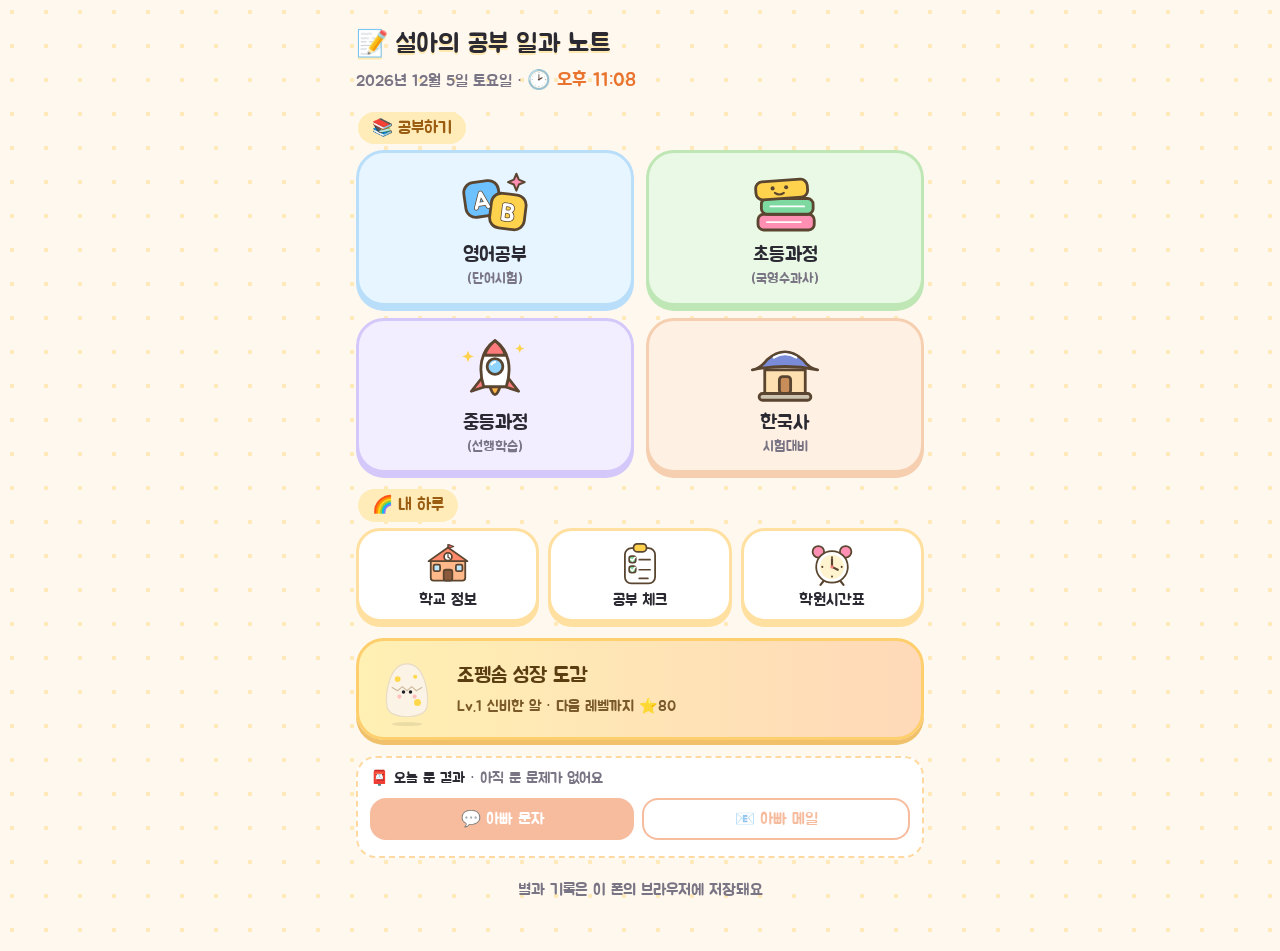
==== commit d125d2e8: "한국사 기본/심화 박스 메뉴, 홈 오늘 결과 보내기, 초등 5-2 심화 문제 Co-Authored-By: Claude Sonnet 5.5 <noreply@anthropic.com>" ====
--- a/index.html
+++ b/index.html
@@ -148,6 +148,13 @@
   .wk .dw{flex:none;width:34px;height:34px;border-radius:50%;background:#f3ece3;text-align:center;line-height:34px;font-size:17px}
   .wk.today .dw{background:#ff9a5c;color:#fff}.wk .cl{flex:1;font-size:17px;line-height:1.5;padding-top:3px}.wk .cl i{font-style:normal;color:var(--sub);font-size:15px}
 </style>
+<style>
+  .rep{margin-top:16px;padding:10px 12px;border-radius:20px;background:#fff;border:2px dashed #ffd9a0}
+  .repsum{font-size:15px;color:var(--sub);line-height:1.5;margin-bottom:8px}.repsum b{color:var(--ink)}
+  .repbtn{display:flex;gap:8px}.repbtn button{flex:1;margin:0;padding:9px 6px;font-size:16px;border-radius:16px;box-shadow:0 3px 0 rgba(150,70,20,.25)}
+  .repbtn button.m{background:#fff;color:var(--accent);border:2px solid var(--accent)}
+  .repmsg{font-size:14px;color:var(--sub);margin-top:6px;min-height:0}
+</style>
 </head>
 <body>
 <div class="wrap">
@@ -168,13 +175,14 @@
     <a class="t" href="#acad"><svg viewBox="0 0 64 64"><g stroke="#5a4630" stroke-width="2.5" stroke-linejoin="round" stroke-linecap="round"><circle cx="13" cy="15" r="8" fill="#ff8fb3"/><circle cx="51" cy="15" r="8" fill="#ff8fb3"/><circle cx="32" cy="36" r="22" fill="#fff"/><path d="M20 56l-4 5M44 56l4 5" stroke-width="3"/></g><circle cx="32" cy="36" r="17" fill="#fff4cf"/><path d="M32 36V25M32 36l8 4" fill="none" stroke="#5a4630" stroke-width="3" stroke-linecap="round"/><circle cx="32" cy="36" r="2.2" fill="#ff7a7a"/><circle cx="32" cy="22.5" r="1.4" fill="#5a4630"/><circle cx="32" cy="49.5" r="1.4" fill="#5a4630"/><circle cx="18.5" cy="36" r="1.4" fill="#5a4630"/><circle cx="45.5" cy="36" r="1.4" fill="#5a4630"/></svg><b>학원시간표</b></a>
   </div>
   <a class="dexb" href="#dex"><span class="pgi" id="dexpg"></span><span><b>조펭솜 성장 도감</b><small id="dexsub"></small></span></a>
+  <div class="rep"><div class="repsum" id="repsum"></div><div class="repbtn"><button id="repsms" type="button">💬 아빠 문자</button><button id="repmail" class="m" type="button">📧 아빠 메일</button></div><div class="repmsg" id="repmsg"></div></div>
 </div>
 
 <div id="v-eng" class="view" hidden>
   <a class="back" href="#home">← 뒤로</a>
   <h2 class="sec">🔤 영어공부 (단어시험)</h2>
   <div class="list">
-    <a class="mi row" href="q5/"><span class="em">📖</span><span class="tx">영어단어<small>5회차 · 2026.11.25 업데이트</small></span><span class="ar">›</span></a>
+    <a class="mi row" href="q6/"><span class="em">📖</span><span class="tx">영어단어<small>6회차 · 2026.11.27 업데이트</small></span><span class="ar">›</span></a>
   </div>
 </div>
 
@@ -242,7 +250,7 @@
   let h=(location.hash||"#home").slice(1); if(!VIEWS.includes(h)) h="home";
   VIEWS.forEach(v=>$("v-"+v).hidden=(v!==h));
   if(h==="dex"){ paintPg(); renderLv(); $("dexbox").innerHTML=dexHTML(); }
-  if(h==="home"){ homeSubs(); paintDexPg(); }
+  if(h==="home"){ homeSubs(); paintDexPg(); paintRep(); }
   scrollTo(0,0);
 }
 addEventListener("hashchange",route);
@@ -309,6 +317,26 @@
     : `<div class="muted">${ACAD.length?"오늘은 학원이 없어요 🎉":"아래에 학원 시간표를 넣으면 오늘 시간을 알려 줘요"}</div>`;
   paintWeek(); homeSubs();
 }
+
+/* 오늘 푼 결과 → 아빠에게 보내기 */
+function repText(){
+  const L=getDayLog().items, d=new Date(), I=info(getXP());
+  if(!L.length) return "";
+  let t=`[설아 오늘 공부 결과] ${d.getMonth()+1}/${d.getDate()} (${DAYS[d.getDay()]})\n`;
+  let ok=0,n=0; L.forEach(e=>{ok+=e.ok;n+=e.n});
+  t+=`오늘 ${L.length}번 풀었어요 · 합계 ${ok}/${n} (${n?Math.round(ok/n*100):0}점)\n`;
+  L.forEach((e,i)=>{ t+=`\n${i+1}. ${e.label} (${e.time}) — ${e.ok}/${e.n} (${e.n?Math.round(e.ok/e.n*100):0}점)`;
+    if(e.wrong&&e.wrong.length) t+=`\n  틀린 문제 ${e.wrong.length}개\n`+e.wrong.map((w,k)=>`  ${k+1}) ${w}`).join("\n"); });
+  t+=`\n\n🐧 조펭솜: Lv.${I.st+1} ${STAGES[I.st][1]} (모은 별 ${getXP()}개)`;
+  return t;
+}
+function paintRep(){
+  const L=getDayLog().items; let ok=0,n=0; L.forEach(e=>{ok+=e.ok;n+=e.n});
+  $("repsum").innerHTML=L.length?`<b>📮 오늘 푼 결과</b> · ${L.length}번 · ${ok}/${n}문제 맞힘 (${Math.round(ok/n*100)}점)`:`<b>📮 오늘 푼 결과</b> · 아직 푼 문제가 없어요`;
+  $("repsms").disabled=$("repmail").disabled=!L.length;
+}
+$("repmail").onclick=()=>{const t=repText(); if(t) location.href="mailto:"+atob("Y2hvaW5rdWVAZ21haWwuY29t")+"?subject="+encodeURIComponent("[설아 공부] 오늘 결과 "+(new Date().getMonth()+1)+"/"+new Date().getDate())+"&body="+encodeURIComponent(t)};
+$("repsms").onclick=async()=>{const t=repText(); if(!t) return; try{await navigator.clipboard.writeText(t)}catch(e){} $("repmsg").textContent="문자 앱에서 받는 사람에 '아빠'를 고르고 보내줘 💬"; location.href="sms:?body="+encodeURIComponent(t)};
 function paintDexPg(){ const e=$("dexpg"); if(e) e.innerHTML=penguin("normal"); }
 function homeSubs(){
   const x=getXP(), I=info(x), S=STAGES[I.st], nx=STAGES[I.st+1];
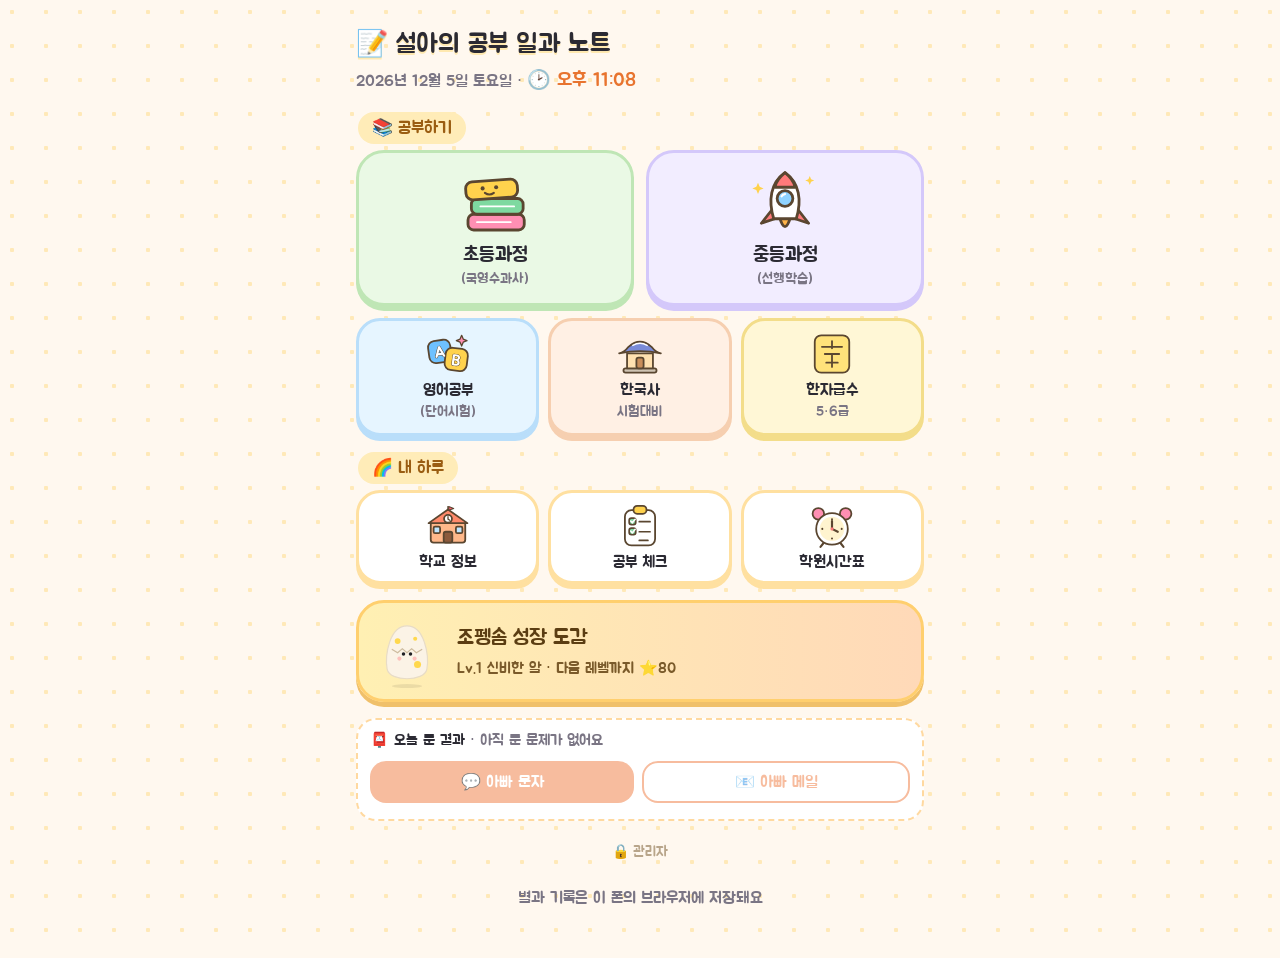
==== commit 4cf834d5: "한자급수 5·6급 문제, 홈 공부하기 재배치, 관리자 PIN Co-Authored-By: Claude Sonnet 5.5 <noreply@anthropic.com> Claude-S" ====
--- a/index.html
+++ b/index.html
@@ -139,6 +139,7 @@
   a.t.c1{background:#e6f5ff;border-color:#b9defa;box-shadow:0 5px 0 #b9defa}.a.t.c1:active{box-shadow:0 1px 0 #b9defa}
   a.t.c2{background:#eaf9e5;border-color:#bfe6b5;box-shadow:0 5px 0 #bfe6b5}
   a.t.c3{background:#f2edff;border-color:#d4c8fa;box-shadow:0 5px 0 #d4c8fa}
+  a.t.c5{background:#fff7d6;border-color:#f3dd8a;box-shadow:0 5px 0 #f3dd8a}
   a.t.c4{background:#fff0e4;border-color:#f6cfb0;box-shadow:0 5px 0 #f6cfb0}
   a.dexb{display:flex;align-items:center;gap:12px;text-decoration:none;color:#5b3d12;margin-top:16px;padding:10px 16px 10px 10px;border-radius:28px;border:3px solid #ffcf6e;background:linear-gradient(90deg,#fff0b3,#ffd9b8);box-shadow:0 5px 0 #f0c06a}
   a.dexb:active{transform:translateY(4px);box-shadow:0 1px 0 #f0c06a}
@@ -163,10 +164,13 @@
   <div class="wx" id="wx" hidden><div class="tp"><span id="wxi"></span> <b id="wxt"></b></div><div class="ds" id="wxd"></div></div>
   <span class="lab2">📚 공부하기</span>
   <div class="tl g2">
-    <a class="t c1" href="#eng"><svg viewBox="0 0 64 64"><g stroke="#5a4630" stroke-width="2.5" stroke-linejoin="round" stroke-linecap="round"><rect x="5" y="13" width="31" height="31" rx="9" fill="#6ec1ff" transform="rotate(-8 20 28)"/><rect x="28" y="24" width="31" height="31" rx="9" fill="#ffd24d" transform="rotate(7 43 39)"/><path d="M51 6l2.2 5.2 5.2 2.2-5.2 2.2L51 21l-2.2-5.4-5.2-2.2 5.2-2.2z" fill="#ff8fb3" stroke-width="1.8"/></g><text x="20" y="37" font-size="22" fill="#fff" text-anchor="middle" transform="rotate(-8 20 28)" stroke="#5a4630" stroke-width="1.3" paint-order="stroke">A</text><text x="44" y="48" font-size="22" fill="#fff" text-anchor="middle" transform="rotate(7 43 39)" stroke="#5a4630" stroke-width="1.3" paint-order="stroke">B</text></svg><b>영어공부</b><small>(단어시험)</small></a>
     <a class="t c2" href="study.html?s=elem"><svg viewBox="0 0 64 64"><g stroke="#5a4630" stroke-width="2.5" stroke-linejoin="round" stroke-linecap="round"><rect x="8" y="42" width="50" height="14" rx="5" fill="#ff8fb3"/><rect x="11" y="28" width="46" height="14" rx="5" fill="#7ed9a0"/><rect x="6" y="12" width="46" height="16" rx="6" fill="#ffd24d" transform="rotate(-4 29 20)"/><path d="M16 49h30M19 35h30" stroke-width="1.6" stroke="#fff"/></g><circle cx="21" cy="19" r="1.8" fill="#5a4630"/><circle cx="33" cy="18" r="1.8" fill="#5a4630"/><path d="M23 23q4 3 8 0" fill="none" stroke="#5a4630" stroke-width="1.8" stroke-linecap="round"/></svg><b>초등과정</b><small>(국영수과사)</small></a>
     <a class="t c3" href="study.html?s=mid"><svg viewBox="0 0 64 64"><g stroke="#5a4630" stroke-width="2.5" stroke-linejoin="round" stroke-linecap="round"><path d="M27 44Q32 62 37 44Z" fill="#ffb347"/><path d="M22 36L11 50l12-4zM42 36l11 14-12-4z" fill="#ff7a7a"/><path d="M32 5C45 14 47 30 42 46H22C17 30 19 14 32 5Z" fill="#fff"/><path d="M32 5C37 9 40 13 41 18H23c1-5 4-9 9-13Z" fill="#ff7a7a"/><circle cx="32" cy="28" r="7" fill="#8fd3ff"/></g><path d="M29 26q1-2 3-2" fill="none" stroke="#fff" stroke-width="2" stroke-linecap="round"/><path d="M8 14l1.5 3.5L13 19l-3.5 1.5L8 24l-1.5-3.5L3 19l3.5-1.5zM54 8l1.2 2.8 2.8 1.2-2.8 1.2L54 16l-1.2-2.8-2.8-1.2 2.8-1.2z" fill="#ffd24d"/></svg><b>중등과정</b><small>(선행학습)</small></a>
+  </div>
+  <div class="tl g3" style="margin-top:12px">
+    <a class="t c1" href="#eng"><svg viewBox="0 0 64 64"><g stroke="#5a4630" stroke-width="2.5" stroke-linejoin="round" stroke-linecap="round"><rect x="5" y="13" width="31" height="31" rx="9" fill="#6ec1ff" transform="rotate(-8 20 28)"/><rect x="28" y="24" width="31" height="31" rx="9" fill="#ffd24d" transform="rotate(7 43 39)"/><path d="M51 6l2.2 5.2 5.2 2.2-5.2 2.2L51 21l-2.2-5.4-5.2-2.2 5.2-2.2z" fill="#ff8fb3" stroke-width="1.8"/></g><text x="20" y="37" font-size="22" fill="#fff" text-anchor="middle" transform="rotate(-8 20 28)" stroke="#5a4630" stroke-width="1.3" paint-order="stroke">A</text><text x="44" y="48" font-size="22" fill="#fff" text-anchor="middle" transform="rotate(7 43 39)" stroke="#5a4630" stroke-width="1.3" paint-order="stroke">B</text></svg><b>영어공부</b><small>(단어시험)</small></a>
     <a class="t c4" href="study.html?s=hist"><svg viewBox="0 0 64 64"><g stroke="#5a4630" stroke-width="2.5" stroke-linejoin="round" stroke-linecap="round"><rect x="9" y="52" width="46" height="6" rx="3" fill="#cfc3b2"/><rect x="14" y="31" width="36" height="21" fill="#ffe0b0"/><rect x="27" y="37" width="10" height="15" rx="3" fill="#c98d5a"/><path d="M3 31Q10 30 16 22Q32 8 48 22Q54 30 61 31Q32 25 3 31Z" fill="#7a8bd8"/></g><path d="M22 20q10-6 20 0" fill="none" stroke="#fff" stroke-width="2" stroke-linecap="round"/></svg><b>한국사</b><small>시험대비</small></a>
+    <a class="t c5" href="study.html?s=hanja"><svg viewBox="0 0 64 64"><g stroke="#5a4630" stroke-width="2.5" stroke-linejoin="round" stroke-linecap="round"><rect x="8" y="6" width="48" height="52" rx="9" fill="#ffe27a"/><path d="M18 22h28M32 14v10M22 32h20M32 32v18M24 44h16" fill="none"/></g></svg><b>한자급수</b><small>5·6급</small></a>
   </div>
   <span class="lab2">🌈 내 하루</span>
   <div class="tl g3">
@@ -176,6 +180,13 @@
   </div>
   <a class="dexb" href="#dex"><span class="pgi" id="dexpg"></span><span><b>조펭솜 성장 도감</b><small id="dexsub"></small></span></a>
   <div class="rep"><div class="repsum" id="repsum"></div><div class="repbtn"><button id="repsms" type="button">💬 아빠 문자</button><button id="repmail" class="m" type="button">📧 아빠 메일</button></div><div class="repmsg" id="repmsg"></div></div>
+  <div style="text-align:center;margin:14px 0 4px"><a href="#admin" style="font-size:14px;color:#b8a58a;text-decoration:none">🔒 관리자</a></div>
+</div>
+
+<div id="v-admin" class="view" hidden>
+  <a class="back" href="#home">← 뒤로</a>
+  <h2 class="sec">🔒 관리자 (아빠 전용)</h2>
+  <div class="card" id="adminbox"></div>
 </div>
 
 <div id="v-eng" class="view" hidden>
@@ -245,11 +256,34 @@
 tickClock(); setInterval(tickClock,20000);
 
 /* 화면 전환 (해시) */
-const VIEWS=["home","eng","school","school-notes","school-bag","school-meal","todo","acad","dex"];
+
+/* 관리자(PIN) — 별 조정·기록 비우기. PIN은 화면 잠금용(코드에 들어 있어 보안용 아님) */
+const ADMIN_PIN="1955"; let adminOn=false;
+function paintAdmin(){
+  const b=$("adminbox");
+  if(!adminOn){
+    b.innerHTML='<div class="muted" style="margin-bottom:8px">PIN 4자리를 입력하세요</div><input id="pin" type="password" inputmode="numeric" maxlength="4" autocomplete="off" style="width:100%;font-size:26px;text-align:center;letter-spacing:10px;padding:10px;border:3px solid #ffe0a0;border-radius:18px;font-family:inherit"><div class="repmsg" id="pinmsg" style="display:block"></div>';
+    const p=$("pin"); p.oninput=()=>{ if(p.value.length===4){ if(p.value===ADMIN_PIN){adminOn=true;paintAdmin()} else {p.value="";$("pinmsg").textContent="PIN이 달라요"} } };
+    return;
+  }
+  b.innerHTML='<div style="font-size:18px;margin-bottom:10px">현재 모은 별 <b id="adxp">⭐'+getXP()+'</b></div>'
+   +'<div style="display:flex;gap:8px;margin-bottom:10px"><input id="adn" type="number" inputmode="numeric" placeholder="별 개수" style="flex:1;font-size:18px;padding:8px;border:3px solid #ffe0a0;border-radius:14px;font-family:inherit"><button class="opt" id="adadd" style="width:auto;margin:0">＋ 주기</button><button class="opt" id="adsub" style="width:auto;margin:0">－ 빼기</button></div>'
+   +'<button class="opt" id="adday">🧹 오늘 푼 결과 비우기</button><button class="opt" id="adwrong">🧹 오답 기록 비우기</button><button class="opt" id="adlock">🔒 잠그기</button><div class="repmsg" id="admsg" style="display:block"></div>';
+  const say=t=>{$("admsg").textContent=t;$("adxp").textContent="⭐"+getXP()};
+  const n=()=>Math.max(0,Math.floor(+$("adn").value||0));
+  $("adadd").onclick=()=>{const v=n();if(v){setXP(getXP()+v);say("⭐"+v+"개를 줬어요")}};
+  $("adsub").onclick=()=>{const v=n();if(v){setXP(Math.max(0,getXP()-v));say("⭐"+v+"개를 뺐어요")}};
+  $("adday").onclick=()=>{if(confirm("오늘 푼 결과를 비울까요?")){try{localStorage.removeItem("seola_day_log")}catch(e){}say("비웠어요")}};
+  $("adwrong").onclick=()=>{if(confirm("오답 기록을 모두 비울까요?")){try{localStorage.removeItem("seola_wrong_log")}catch(e){}say("비웠어요")}};
+  $("adlock").onclick=()=>{adminOn=false;paintAdmin()};
+}
+const VIEWS=["admin","home","eng","school","school-notes","school-bag","school-meal","todo","acad","dex"];
 function route(){
   let h=(location.hash||"#home").slice(1); if(!VIEWS.includes(h)) h="home";
   VIEWS.forEach(v=>$("v-"+v).hidden=(v!==h));
   if(h==="dex"){ paintPg(); renderLv(); $("dexbox").innerHTML=dexHTML(); }
+  if(h!=="admin") adminOn=false;
+  if(h==="admin") paintAdmin();
   if(h==="home"){ homeSubs(); paintDexPg(); paintRep(); }
   scrollTo(0,0);
 }
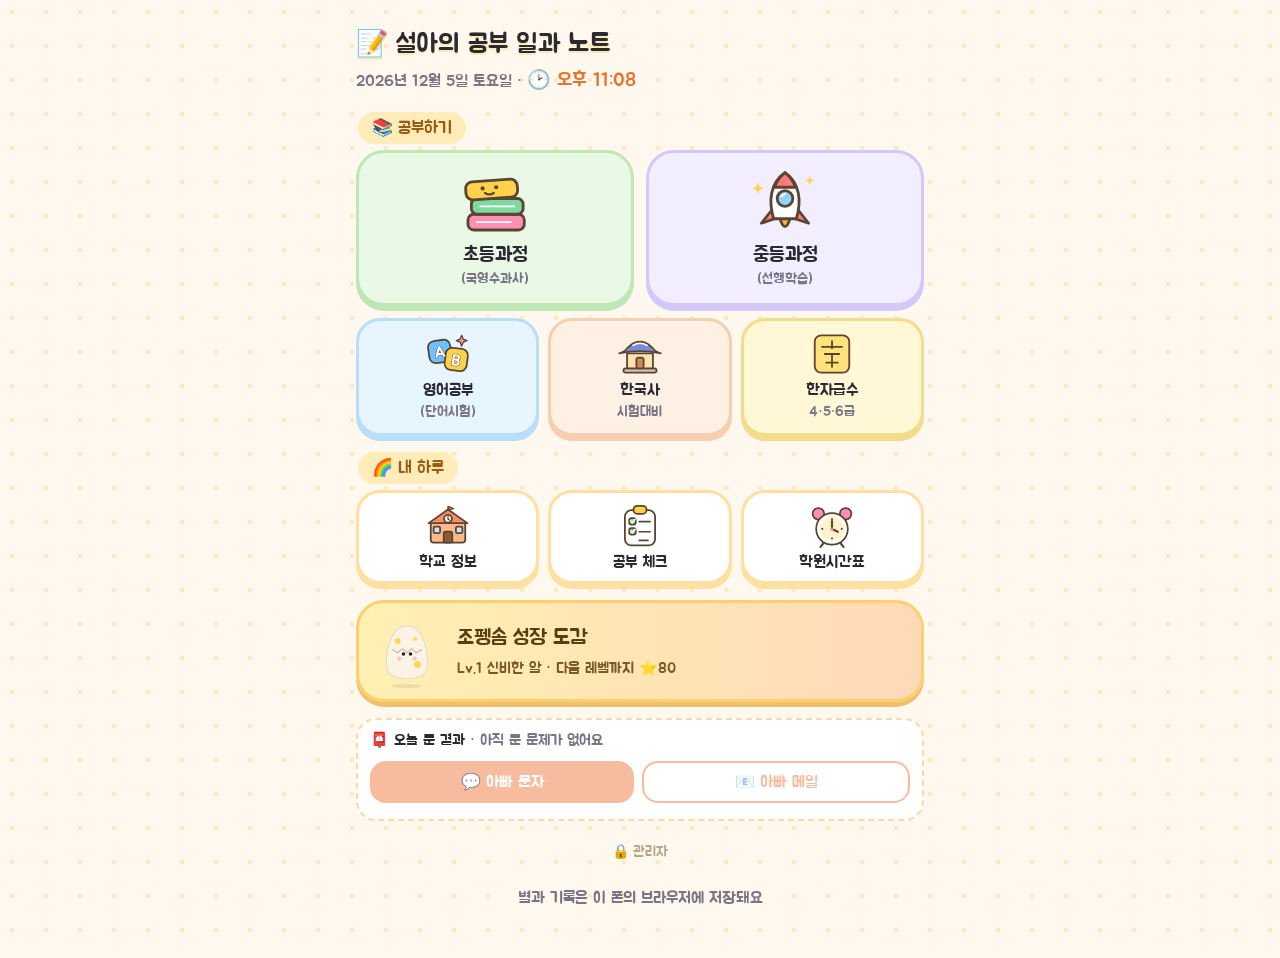
==== commit 67a24e71: "한자급수 4급 추가(4·5·6급), 스크립트 캐시 갱신 Co-Authored-By: Claude Sonnet 5.5 <noreply@anthropic.com> Claude-Sess" ====
--- a/index.html
+++ b/index.html
@@ -170,7 +170,7 @@
   <div class="tl g3" style="margin-top:12px">
     <a class="t c1" href="#eng"><svg viewBox="0 0 64 64"><g stroke="#5a4630" stroke-width="2.5" stroke-linejoin="round" stroke-linecap="round"><rect x="5" y="13" width="31" height="31" rx="9" fill="#6ec1ff" transform="rotate(-8 20 28)"/><rect x="28" y="24" width="31" height="31" rx="9" fill="#ffd24d" transform="rotate(7 43 39)"/><path d="M51 6l2.2 5.2 5.2 2.2-5.2 2.2L51 21l-2.2-5.4-5.2-2.2 5.2-2.2z" fill="#ff8fb3" stroke-width="1.8"/></g><text x="20" y="37" font-size="22" fill="#fff" text-anchor="middle" transform="rotate(-8 20 28)" stroke="#5a4630" stroke-width="1.3" paint-order="stroke">A</text><text x="44" y="48" font-size="22" fill="#fff" text-anchor="middle" transform="rotate(7 43 39)" stroke="#5a4630" stroke-width="1.3" paint-order="stroke">B</text></svg><b>영어공부</b><small>(단어시험)</small></a>
     <a class="t c4" href="study.html?s=hist"><svg viewBox="0 0 64 64"><g stroke="#5a4630" stroke-width="2.5" stroke-linejoin="round" stroke-linecap="round"><rect x="9" y="52" width="46" height="6" rx="3" fill="#cfc3b2"/><rect x="14" y="31" width="36" height="21" fill="#ffe0b0"/><rect x="27" y="37" width="10" height="15" rx="3" fill="#c98d5a"/><path d="M3 31Q10 30 16 22Q32 8 48 22Q54 30 61 31Q32 25 3 31Z" fill="#7a8bd8"/></g><path d="M22 20q10-6 20 0" fill="none" stroke="#fff" stroke-width="2" stroke-linecap="round"/></svg><b>한국사</b><small>시험대비</small></a>
-    <a class="t c5" href="study.html?s=hanja"><svg viewBox="0 0 64 64"><g stroke="#5a4630" stroke-width="2.5" stroke-linejoin="round" stroke-linecap="round"><rect x="8" y="6" width="48" height="52" rx="9" fill="#ffe27a"/><path d="M18 22h28M32 14v10M22 32h20M32 32v18M24 44h16" fill="none"/></g></svg><b>한자급수</b><small>5·6급</small></a>
+    <a class="t c5" href="study.html?s=hanja"><svg viewBox="0 0 64 64"><g stroke="#5a4630" stroke-width="2.5" stroke-linejoin="round" stroke-linecap="round"><rect x="8" y="6" width="48" height="52" rx="9" fill="#ffe27a"/><path d="M18 22h28M32 14v10M22 32h20M32 32v18M24 44h16" fill="none"/></g></svg><b>한자급수</b><small>4·5·6급</small></a>
   </div>
   <span class="lab2">🌈 내 하루</span>
   <div class="tl g3">
@@ -243,7 +243,7 @@
 
 <div class="muted" style="text-align:center;margin-top:20px">별과 기록은 이 폰의 브라우저에 저장돼요</div>
 </div>
-<script src="common.js"></script>
+<script src="common.js?v=20261128b"></script>
 <script>
 const $=id=>document.getElementById(id);
 const DAYS=["일","월","화","수","목","금","토"];
